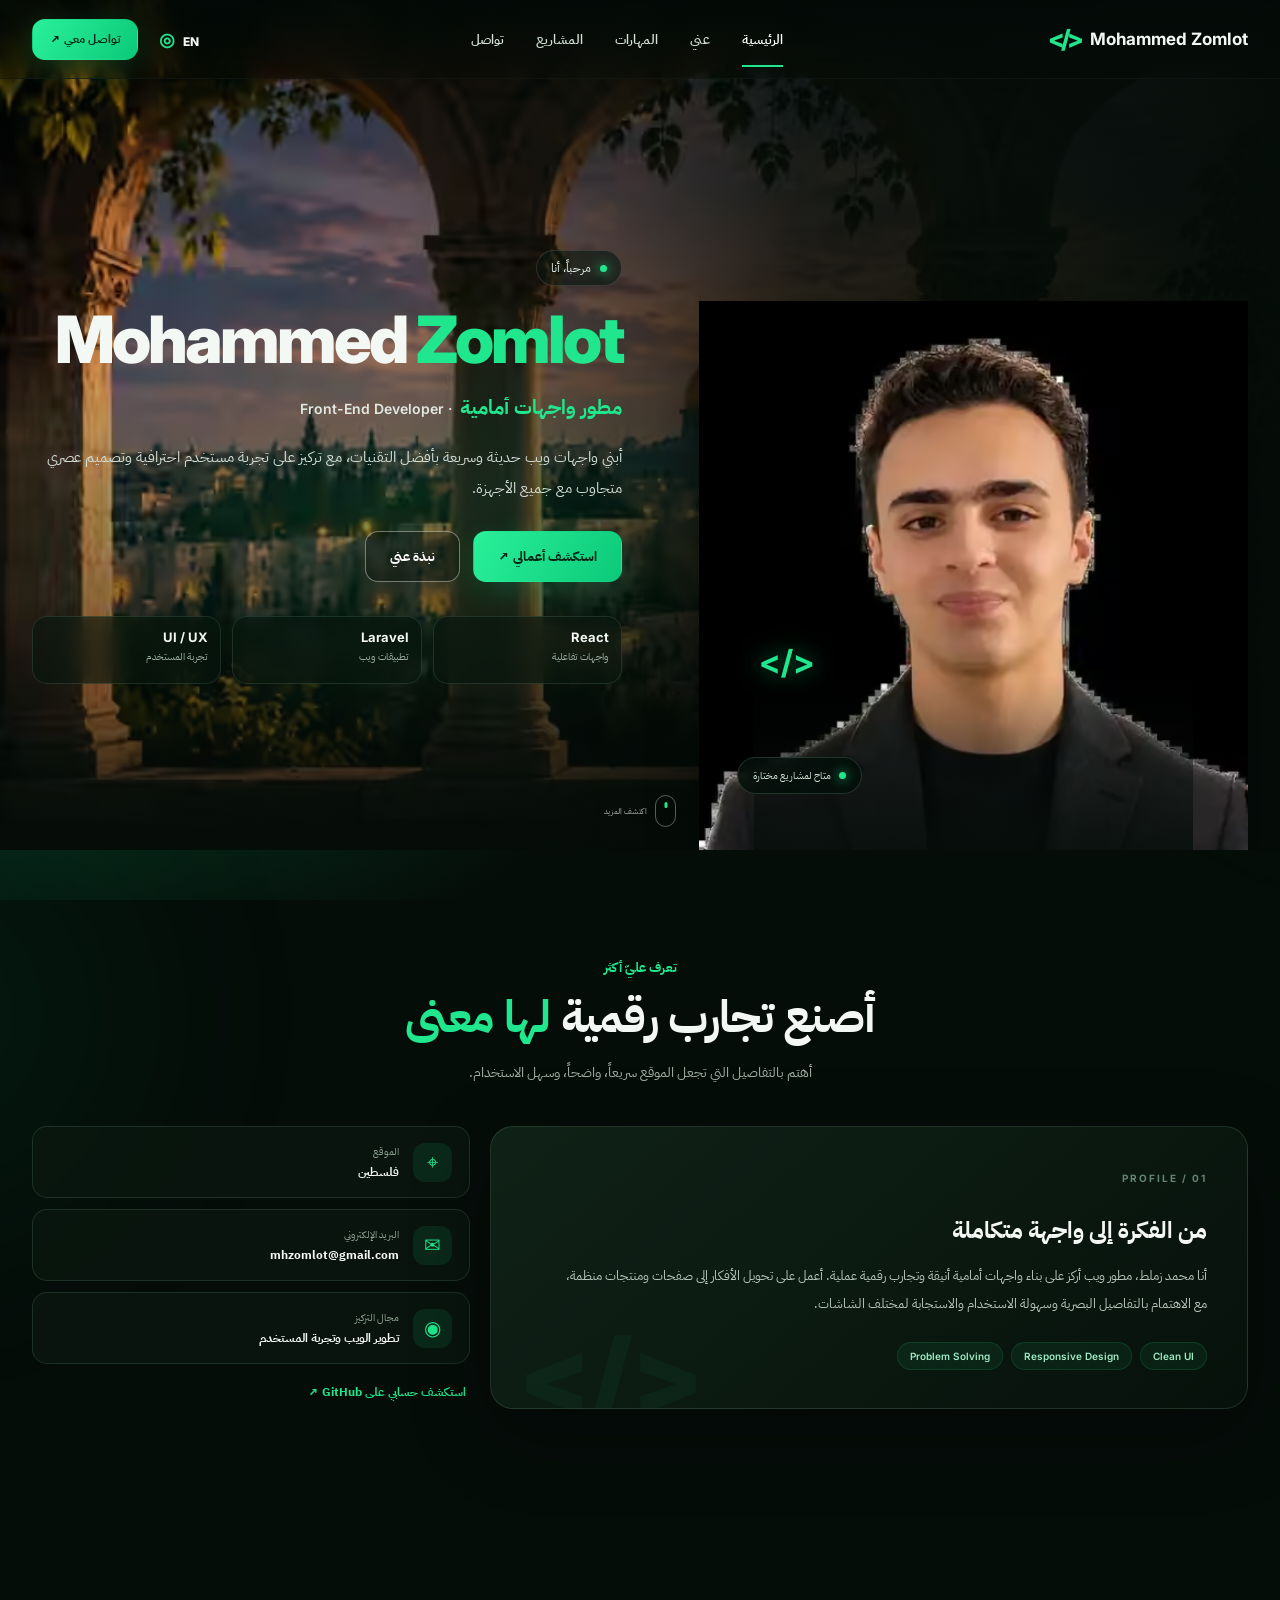
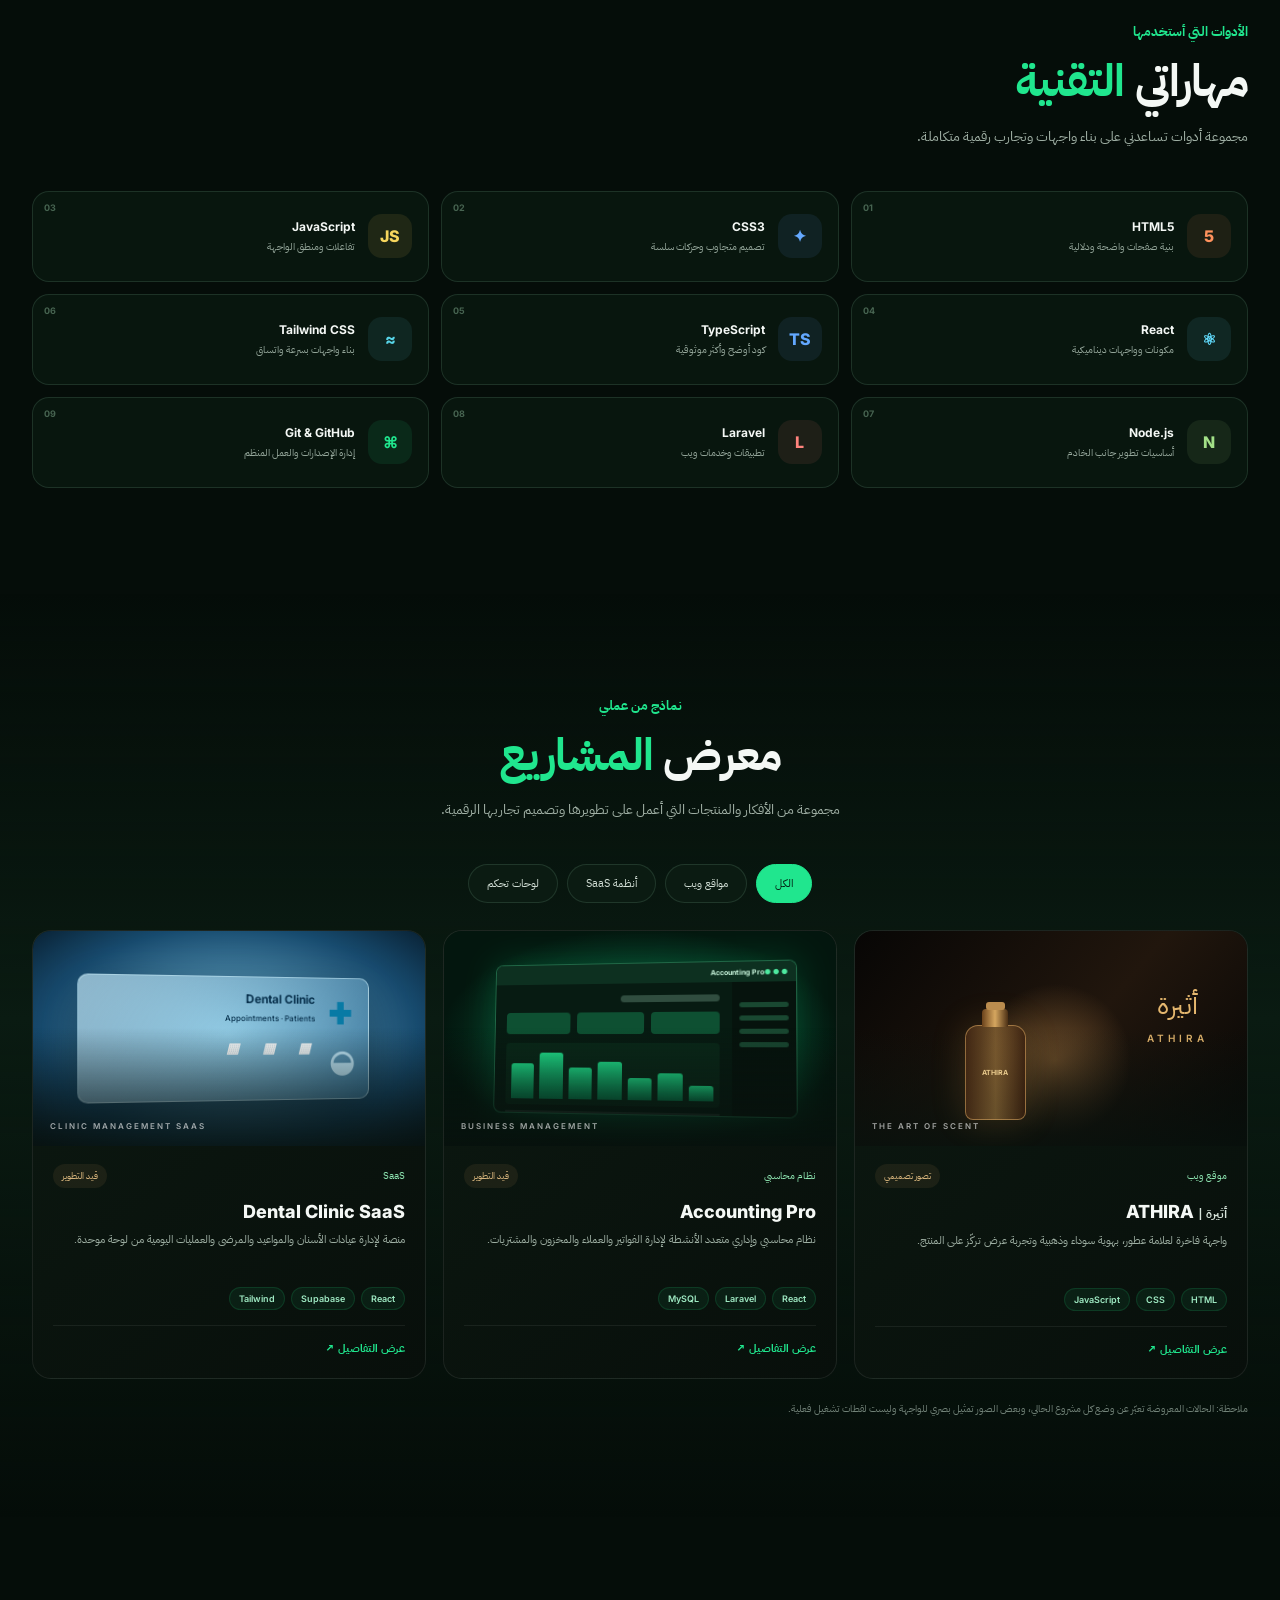
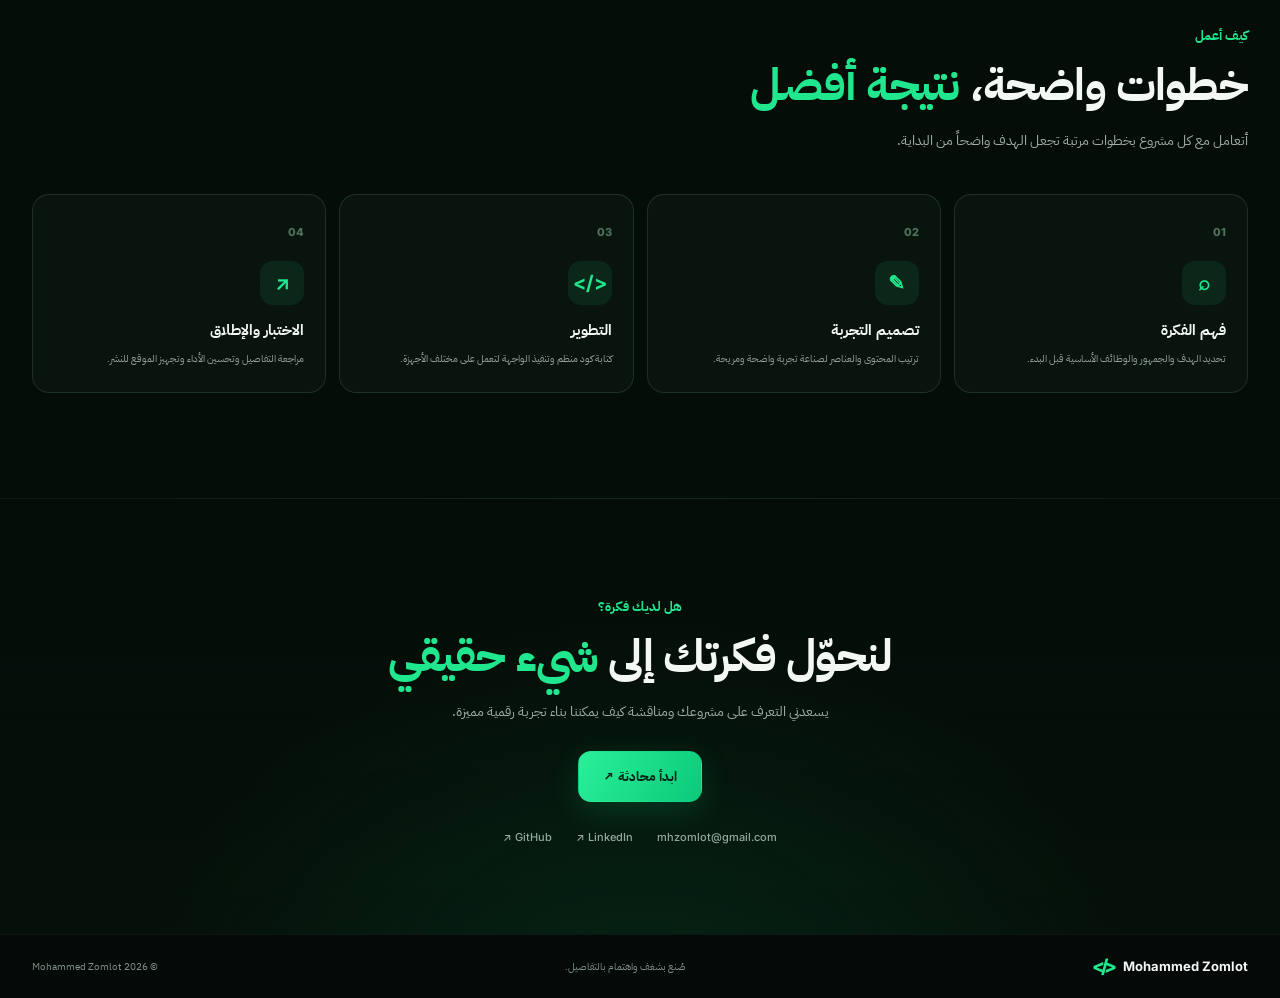
==== portfolio-redesign/index.html @ 5a3b4334 "Add cinematic responsive developer portfolio redesign" ====
<!doctype html>
<html lang="ar" dir="rtl">
<head>
<meta charset="UTF-8"><meta name="viewport" content="width=device-width,initial-scale=1">
<meta name="theme-color" content="#06120d">
<meta name="description" content="المعرض الشخصي لمحمد زملط — مطور واجهات أمامية يبني تجارب ويب عصرية ومتجاوبة.">
<meta property="og:title" content="Mohammed Zomlot | Developer Portfolio">
<meta property="og:description" content="أحوّل الأفكار إلى تجارب رقمية واضحة وسريعة ومتجاوبة.">
<title>Mohammed Zomlot | Developer Portfolio</title>
<link rel="preconnect" href="https://fonts.googleapis.com"><link rel="preconnect" href="https://fonts.gstatic.com" crossorigin>
<link href="https://fonts.googleapis.com/css2?family=Inter:wght@400;500;600;700;800;900&family=IBM+Plex+Sans+Arabic:wght@400;500;600;700&display=swap" rel="stylesheet">
<link rel="icon" href="assets/favicon.svg" type="image/svg+xml"><link rel="stylesheet" href="styles.css">
</head>
<body>
<div class="ambient a1"></div><div class="ambient a2"></div>
<header class="header" id="top"><div class="header-inner">
<a class="brand" href="#top"><b>Mohammed Zomlot</b><span>&lt;/&gt;</span></a>
<nav class="desktop-nav" aria-label="التنقل الرئيسي"><a class="active" href="#home" data-i18n="navHome">الرئيسية</a><a href="#about" data-i18n="navAbout">عني</a><a href="#skills" data-i18n="navSkills">المهارات</a><a href="#projects" data-i18n="navProjects">المشاريع</a><a href="#contact" data-i18n="navContact">تواصل</a></nav>
<div class="header-actions"><button class="lang" id="languageSwitch">EN <span>◎</span></button><a class="btn primary small" href="#contact" data-i18n="contactMe">تواصل معي ↗</a><button class="menu-toggle" id="menuToggle" aria-label="فتح القائمة" aria-expanded="false"><i></i><i></i><i></i></button></div>
</div><nav class="mobile-nav" id="mobileNav"><a href="#home" data-i18n="navHome">الرئيسية</a><a href="#about" data-i18n="navAbout">عني</a><a href="#skills" data-i18n="navSkills">المهارات</a><a href="#projects" data-i18n="navProjects">المشاريع</a><a href="#contact" data-i18n="navContact">تواصل</a></nav></header>
<main>
<section class="hero" id="home"><div class="hero-bg"></div><div class="hero-overlay"></div><div class="shell hero-inner">
<div class="portrait-wrap"><div class="portrait-ring"></div><img src="assets/portrait.avif" alt="صورة محمد زملط" class="portrait"><span class="code-mark">&lt;/&gt;</span><span class="availability"><i></i><span data-i18n="available">متاح لمشاريع مختارة</span></span></div>
<div class="hero-copy"><span class="eyebrow"><i></i><span data-i18n="hello">مرحباً، أنا</span></span><h1>Mohammed <em>Zomlot</em></h1><h2><span data-i18n="role">مطور واجهات أمامية</span><small>· Front-End Developer</small></h2>
<p data-i18n="heroDescription">أبني واجهات ويب حديثة وسريعة بأفضل التقنيات، مع تركيز على تجربة مستخدم احترافية وتصميم عصري متجاوب مع جميع الأجهزة.</p>
<div class="hero-actions"><a href="#projects" class="btn primary" data-i18n="viewProjects">استكشف أعمالي ↗</a><a href="#about" class="btn outline" data-i18n="aboutButton">نبذة عني</a></div>
<div class="facts"><div><b>React</b><span data-i18n="factReact">واجهات تفاعلية</span></div><div><b>Laravel</b><span data-i18n="factLaravel">تطبيقات ويب</span></div><div><b>UI / UX</b><span data-i18n="factUX">تجربة المستخدم</span></div></div></div>
</div><a class="scroll" href="#about"><span></span><small data-i18n="scroll">اكتشف المزيد</small></a></section>
<section class="section shell" id="about"><div class="heading center reveal"><label data-i18n="aboutKicker">تعرف عليّ أكثر</label><h2 data-i18n="aboutTitle">أصنع تجارب رقمية <em>لها معنى</em></h2><p data-i18n="aboutLead">أهتم بالتفاصيل التي تجعل الموقع سريعاً، واضحاً، وسهل الاستخدام.</p></div>
<div class="about-grid"><article class="panel reveal"><span class="overline">01 / PROFILE</span><h3 data-i18n="aboutSub">من الفكرة إلى واجهة متكاملة</h3><p data-i18n="aboutText">أنا محمد زملط، مطور ويب أركز على بناء واجهات أمامية أنيقة وتجارب رقمية عملية. أعمل على تحويل الأفكار إلى صفحات ومنتجات منظمة، مع الاهتمام بالتفاصيل البصرية وسهولة الاستخدام والاستجابة لمختلف الشاشات.</p><div class="tags"><span>Clean UI</span><span>Responsive Design</span><span>Problem Solving</span></div></article>
<aside class="about-side reveal"><div class="info"><i>⌖</i><div><small data-i18n="location">الموقع</small><b data-i18n="palestine">فلسطين</b></div></div><div class="info"><i>✉</i><div><small data-i18n="email">البريد الإلكتروني</small><b>mhzomlot@gmail.com</b></div></div><div class="info"><i>◉</i><div><small data-i18n="focus">مجال التركيز</small><b data-i18n="focusValue">تطوير الويب وتجربة المستخدم</b></div></div><a class="text-link" href="https://github.com/MohammedZomlot2007" target="_blank" rel="noreferrer" data-i18n="github">استكشف حسابي على GitHub ↗</a></aside></div></section>
<section class="section shell" id="skills"><div class="heading reveal"><label data-i18n="skillsKicker">الأدوات التي أستخدمها</label><h2 data-i18n="skillsTitle">مهاراتي <em>التقنية</em></h2><p data-i18n="skillsLead">مجموعة أدوات تساعدني على بناء واجهات وتجارب رقمية متكاملة.</p></div>
<div class="skills-grid">
<article class="skill reveal"><b class="s-html">5</b><div><h3>HTML5</h3><p data-i18n="skillHtml">بنية صفحات واضحة ودلالية</p></div><small>01</small></article>
<article class="skill reveal"><b class="s-css">✦</b><div><h3>CSS3</h3><p data-i18n="skillCss">تصميم متجاوب وحركات سلسة</p></div><small>02</small></article>
<article class="skill reveal"><b class="s-js">JS</b><div><h3>JavaScript</h3><p data-i18n="skillJs">تفاعلات ومنطق الواجهة</p></div><small>03</small></article>
<article class="skill reveal"><b class="s-react">⚛</b><div><h3>React</h3><p data-i18n="skillReact">مكونات وواجهات ديناميكية</p></div><small>04</small></article>
<article class="skill reveal"><b class="s-ts">TS</b><div><h3>TypeScript</h3><p data-i18n="skillTs">كود أوضح وأكثر موثوقية</p></div><small>05</small></article>
<article class="skill reveal"><b class="s-tail">≈</b><div><h3>Tailwind CSS</h3><p data-i18n="skillTailwind">بناء واجهات بسرعة واتساق</p></div><small>06</small></article>
<article class="skill reveal"><b class="s-node">N</b><div><h3>Node.js</h3><p data-i18n="skillNode">أساسيات تطوير جانب الخادم</p></div><small>07</small></article>
<article class="skill reveal"><b class="s-laravel">L</b><div><h3>Laravel</h3><p data-i18n="skillLaravel">تطبيقات وخدمات ويب</p></div><small>08</small></article>
<article class="skill reveal"><b class="s-git">⌘</b><div><h3>Git & GitHub</h3><p data-i18n="skillGit">إدارة الإصدارات والعمل المنظم</p></div><small>09</small></article>
</div></section>
<section class="section projects-section" id="projects"><div class="shell"><div class="heading center reveal"><label data-i18n="projectsKicker">نماذج من عملي</label><h2 data-i18n="projectsTitle">معرض <em>المشاريع</em></h2><p data-i18n="projectsLead">مجموعة من الأفكار والمنتجات التي أعمل على تطويرها وتصميم تجاربها الرقمية.</p></div>
<div class="filters reveal"><button class="filter active" data-filter="all" data-i18n="all">الكل</button><button class="filter" data-filter="web" data-i18n="websites">مواقع ويب</button><button class="filter" data-filter="saas" data-i18n="saas">أنظمة SaaS</button><button class="filter" data-filter="dashboard" data-i18n="dashboards">لوحات تحكم</button></div>
<div class="projects-grid">
<article class="project reveal" data-category="web"><div class="visual athira"><div class="perfume"><span>أثيرة</span><small>ATHIRA</small></div><div class="bottle"><i></i><b>ATHIRA</b></div><span class="visual-label">THE ART OF SCENT</span></div><div class="project-body"><div class="project-meta"><span data-i18n="website">موقع ويب</span><small data-i18n="concept">تصور تصميمي</small></div><h3>ATHIRA <span>| أثيرة</span></h3><p data-i18n="athiraText">واجهة فاخرة لعلامة عطور، بهوية سوداء وذهبية وتجربة عرض تركّز على المنتج.</p><div class="stack"><i>HTML</i><i>CSS</i><i>JavaScript</i></div><button class="details" data-project="athira" data-i18n="details">عرض التفاصيل ↗</button></div></article>
<article class="project reveal" data-category="dashboard"><div class="visual accounting"><div class="dashboard"><div class="dashbar">Accounting Pro <span>● ● ●</span></div><div class="dash-content"><aside><i></i><i></i><i></i><i></i></aside><div class="dash-main"><b></b><div class="stats"><i></i><i></i><i></i></div><div class="chart"><i></i><i></i><i></i><i></i><i></i><i></i><i></i></div><div class="rows"><i></i><i></i><i></i></div></div></div></div><span class="visual-label">BUSINESS MANAGEMENT</span></div><div class="project-body"><div class="project-meta"><span data-i18n="accounting">نظام محاسبي</span><small data-i18n="inProgress">قيد التطوير</small></div><h3>Accounting Pro</h3><p data-i18n="accountingText">نظام محاسبي وإداري متعدد الأنشطة لإدارة الفواتير والعملاء والمخزون والمشتريات.</p><div class="stack"><i>React</i><i>Laravel</i><i>MySQL</i></div><button class="details" data-project="accounting" data-i18n="details">عرض التفاصيل ↗</button></div></article>
<article class="project reveal" data-category="saas"><div class="visual dental"><div class="clinic"><b>✚</b><div>Dental Clinic <span>Appointments · Patients</span><i>▦　▦　▦</i></div><strong>◒</strong></div><span class="visual-label">CLINIC MANAGEMENT SAAS</span></div><div class="project-body"><div class="project-meta"><span>SaaS</span><small data-i18n="inProgress">قيد التطوير</small></div><h3>Dental Clinic SaaS</h3><p data-i18n="dentalText">منصة لإدارة عيادات الأسنان والمواعيد والمرضى والعمليات اليومية من لوحة موحدة.</p><div class="stack"><i>React</i><i>Supabase</i><i>Tailwind</i></div><button class="details" data-project="dental" data-i18n="details">عرض التفاصيل ↗</button></div></article>
</div><p class="projects-note" data-i18n="note">ملاحظة: الحالات المعروضة تعبّر عن وضع كل مشروع الحالي، وبعض الصور تمثيل بصري للواجهة وليست لقطات تشغيل فعلية.</p>
</div></section>
<section class="section shell" id="workflow"><div class="heading reveal"><label data-i18n="processKicker">كيف أعمل</label><h2 data-i18n="processTitle">خطوات واضحة، <em>نتيجة أفضل</em></h2><p data-i18n="processLead">أتعامل مع كل مشروع بخطوات مرتبة تجعل الهدف واضحاً من البداية.</p></div><div class="workflow">
<article class="step reveal"><small>01</small><b>⌕</b><h3 data-i18n="step1">فهم الفكرة</h3><p data-i18n="step1p">تحديد الهدف والجمهور والوظائف الأساسية قبل البدء.</p></article>
<article class="step reveal"><small>02</small><b>✎</b><h3 data-i18n="step2">تصميم التجربة</h3><p data-i18n="step2p">ترتيب المحتوى والعناصر لصناعة تجربة واضحة ومريحة.</p></article>
<article class="step reveal"><small>03</small><b>&lt;/&gt;</b><h3 data-i18n="step3">التطوير</h3><p data-i18n="step3p">كتابة كود منظم وتنفيذ الواجهة لتعمل على مختلف الأجهزة.</p></article>
<article class="step reveal"><small>04</small><b>↗</b><h3 data-i18n="step4">الاختبار والإطلاق</h3><p data-i18n="step4p">مراجعة التفاصيل وتحسين الأداء وتجهيز الموقع للنشر.</p></article>
</div></section>
<section class="contact" id="contact"><div class="shell contact-inner reveal"><label data-i18n="contactKicker">هل لديك فكرة؟</label><h2 data-i18n="contactTitle">لنحوّل فكرتك إلى <em>شيء حقيقي</em></h2><p data-i18n="contactLead">يسعدني التعرف على مشروعك ومناقشة كيف يمكننا بناء تجربة رقمية مميزة.</p><a class="btn primary" href="mailto:mhzomlot@gmail.com?subject=Project%20Inquiry" data-i18n="send">ابدأ محادثة ↗</a><div class="socials"><a href="mailto:mhzomlot@gmail.com">mhzomlot@gmail.com</a><a href="https://www.linkedin.com/in/mohammed-zomlot-02315a435/" target="_blank" rel="noreferrer">LinkedIn ↗</a><a href="https://github.com/MohammedZomlot2007" target="_blank" rel="noreferrer">GitHub ↗</a></div></div></section>
</main>
<footer><div class="shell footer-inner"><a class="brand" href="#top"><b>Mohammed Zomlot</b><span>&lt;/&gt;</span></a><p data-i18n="footer">صُنع بشغف واهتمام بالتفاصيل.</p><small>© <span id="year"></span> Mohammed Zomlot</small></div></footer>
<dialog id="projectDialog"><button class="close" id="dialogClose" aria-label="إغلاق">×</button><label id="dialogLabel">PROJECT OVERVIEW</label><h2 id="dialogTitle"></h2><p id="dialogDescription"></p><div class="dialog-stack" id="dialogStack"></div><a class="btn primary" href="mailto:mhzomlot@gmail.com?subject=Project%20Inquiry" data-i18n="discuss">ناقش المشروع معي ↗</a></dialog><div class="backdrop" id="dialogBackdrop"></div>
<script src="script.js"></script></body></html>
---- portfolio-redesign/styles.css ----
:root{--bg:#050d09;--panel:#0b1b12;--line:rgba(183,255,211,.12);--text:#f4f8f5;--muted:#a0b0a5;--green:#20e68e;--gold:#d6a35b;--ar:"IBM Plex Sans Arabic",sans-serif;--en:"Inter",sans-serif}*{box-sizing:border-box}html{scroll-behavior:smooth;scroll-padding-top:85px}body{margin:0;background:var(--bg);color:var(--text);font-family:var(--ar),var(--en);overflow-x:hidden}body:before{content:"";position:fixed;inset:0;z-index:-3;background:radial-gradient(ellipse at 90% 10%,#0b4329 0,transparent 35%),radial-gradient(ellipse at 8% 75%,#073a24 0,transparent 32%),#050d09;pointer-events:none}.shell{width:min(1220px,calc(100% - 64px));margin-inline:auto}a{color:inherit;text-decoration:none}button{font:inherit;color:inherit;cursor:pointer}.ambient{position:fixed;width:430px;height:430px;border-radius:50%;filter:blur(110px);opacity:.09;pointer-events:none;z-index:-1}.a1{background:#0ad77a;top:35%;right:-330px}.a2{background:#0b8b57;bottom:-330px;left:-300px}.header{position:absolute;z-index:20;inset:0 0 auto;background:linear-gradient(#030a07c9,#030a071a);backdrop-filter:blur(12px);border-bottom:1px solid #ffffff0b}.header-inner{height:78px;width:min(1320px,calc(100% - 64px));margin:auto;display:flex;align-items:center;justify-content:space-between;gap:24px}.brand{display:flex;align-items:center;gap:10px;font:800 17px var(--en);white-space:nowrap}.brand span{color:var(--green);font-size:25px;letter-spacing:-4px}.desktop-nav{display:flex;gap:32px}.desktop-nav a{font-size:13px;font-weight:600;color:#d4e0d7;position:relative}.desktop-nav a:after{content:"";position:absolute;right:0;left:0;bottom:-18px;height:2px;background:var(--green);transform:scaleX(0);transition:.25s}.desktop-nav a:hover,.desktop-nav a.active{color:white}.desktop-nav a:hover:after,.desktop-nav a.active:after{transform:scaleX(1)}.header-actions{display:flex;align-items:center;gap:15px}.lang{border:0;background:none;font:800 12px var(--en)}.lang span{color:var(--green);font-size:18px;margin-inline-start:5px}.btn{display:inline-flex;align-items:center;justify-content:center;gap:12px;padding:0 24px;min-height:51px;border-radius:13px;font-size:13px;font-weight:700;transition:.25s;border:1px solid transparent}.btn:hover{transform:translateY(-3px)}.primary{background:linear-gradient(120deg,#2af09a,#0bc979);color:#032515;box-shadow:0 9px 30px #10dd8429}.outline{border-color:#ffffff66;background:#05100955;color:white}.small{min-height:41px;padding:0 17px;font-size:12px}.menu-toggle,.mobile-nav{display:none}.hero{position:relative;min-height:min(850px,100svh);height:min(850px,100svh);padding-top:78px;display:flex;align-items:center;isolation:isolate;overflow:hidden}.hero-bg{position:absolute;inset:0;z-index:-3;background:url("assets/jerusalem-sunset.avif") center 48%/cover no-repeat;transform:scale(1.02)}.hero-bg:after{content:"";position:absolute;inset:0;background:linear-gradient(90deg,#030b0726 0%,#030b074d 32%,#030b07d9 62%,#050d09 100%),linear-gradient(0deg,#050d09 0%,#050d0966 20%,transparent 55%,#030a0740 100%)}.hero-overlay{position:absolute;inset:0;z-index:-2;background:radial-gradient(ellipse at 30% 60%,#08db7e20,transparent 35%)}.hero-inner{height:100%;display:grid;grid-template-columns:minmax(340px,.93fr) minmax(430px,1.07fr);align-items:center;gap:35px;padding-top:20px}.portrait-wrap{height:min(700px,calc(100svh - 95px));min-height:500px;align-self:end;position:relative;display:flex;align-items:flex-end;justify-content:center}.portrait-wrap:before{content:"";position:absolute;bottom:0;left:8%;width:80%;height:72%;border-radius:50% 50% 0 0;background:radial-gradient(ellipse,#10e98938,#04271819 48%,transparent 73%);filter:blur(15px)}.portrait-ring{position:absolute;left:8%;bottom:13%;width:78%;height:64%;border:2px solid #17eb8ed9;border-right-color:transparent;border-top-color:transparent;border-radius:50%;transform:rotate(16deg);filter:drop-shadow(0 0 9px #10e68c59)}.portrait{position:relative;width:100%;height:100%;object-fit:contain;object-position:center bottom;filter:drop-shadow(0 18px 25px #0006)}.portrait-wrap:after{content:"";position:absolute;inset:auto 10% 0;height:25%;background:linear-gradient(0deg,#050d09c9,transparent);pointer-events:none}.code-mark{position:absolute;left:11%;bottom:24%;font:700 33px var(--en);color:var(--green);text-shadow:0 0 25px #20e68eaa}.availability{position:absolute;left:7%;bottom:8%;z-index:2;display:flex;align-items:center;gap:8px;padding:10px 15px;border:1px solid #adffcf29;border-radius:40px;background:#030f09c9;font-size:10px;color:#d6e7dc;backdrop-filter:blur(10px)}.availability i,.eyebrow i{width:7px;height:7px;border-radius:50%;background:var(--green);box-shadow:0 0 12px var(--green)}.hero-copy{max-width:625px;justify-self:end;text-align:right;padding:28px 0 42px}.eyebrow{display:inline-flex;align-items:center;gap:9px;padding:8px 14px;border:1px solid #ffffff20;background:#08170f99;border-radius:40px;font-size:12px;color:#e4eee7;margin-bottom:18px}.hero h1{font:850 clamp(46px,5.1vw,72px)/1.1 var(--en);direction:ltr;text-align:right;letter-spacing:-3px;white-space:nowrap;margin:0 0 16px}.hero h1 em,.heading h2 em,.contact h2 em{font-style:normal;color:var(--green)}.hero h2{font-size:20px;color:#f1f7f3;margin:0 0 20px}.hero h2>span{color:var(--green)}.hero h2 small{font:600 14px var(--en);color:#e0e9e2;margin-inline-start:8px}.hero-copy>p{max-width:590px;margin:0 0 27px;color:#d4ded7;font-size:15px;line-height:2.05}.hero-actions{display:flex;gap:13px;flex-wrap:wrap}.facts{display:grid;grid-template-columns:repeat(3,1fr);gap:11px;margin-top:34px}.facts div{min-height:68px;padding:12px;border:1px solid var(--line);border-radius:15px;background:#07170e99;backdrop-filter:blur(12px)}.facts b{display:block;font:700 13px var(--en)}.facts span{display:block;margin-top:4px;color:#9fb2a5;font-size:10px}.scroll{position:absolute;bottom:23px;right:50%;transform:translateX(50%);display:flex;align-items:center;gap:8px;color:#a7b6ab;font-size:10px}.scroll span{width:21px;height:32px;border:1px solid #ffffff55;border-radius:15px;position:relative}.scroll span:after{content:"";position:absolute;top:6px;left:50%;width:3px;height:6px;background:var(--green);border-radius:4px;transform:translateX(-50%);animation:down 1.4s infinite}@keyframes down{to{transform:translate(-50%,10px);opacity:0}}.section{padding-block:105px}.heading{max-width:640px;margin-bottom:40px}.heading.center{text-align:center;margin-inline:auto}.heading label,.contact label,#dialogLabel{display:inline-block;color:var(--green);font-size:13px;font-weight:700;margin-bottom:10px}.heading h2,.contact h2{font-size:clamp(30px,4vw,45px);line-height:1.35;margin:0 0 12px;letter-spacing:-.8px}.heading p,.contact p{font-size:14px;color:var(--muted);line-height:1.9;margin:0}.about-grid{display:grid;grid-template-columns:1.35fr .78fr;gap:20px}.panel{position:relative;overflow:hidden;padding:38px 40px;border:1px solid var(--line);border-radius:23px;background:linear-gradient(140deg,#12271bcc,#08140db3);box-shadow:0 24px 80px #0005}.panel:after{content:"</>";position:absolute;left:28px;bottom:-32px;font:900 105px var(--en);color:#26e78e0d}.overline{font:700 10px var(--en);letter-spacing:2px;color:#648474}.panel h3{font-size:23px;margin:24px 0 14px}.panel p{max-width:650px;font-size:13px;color:#b8c7bd;line-height:2.15;margin:0 0 24px}.tags,.stack,.dialog-stack{display:flex;flex-wrap:wrap;gap:8px}.tags span,.stack i,.dialog-stack span{font:600 10px var(--en);font-style:normal;color:#9feac3;background:#1de18512;border:1px solid #1de18523;border-radius:50px;padding:7px 12px}.about-side{display:flex;flex-direction:column;gap:11px}.info{display:flex;align-items:center;gap:14px;padding:15px 17px;border:1px solid var(--line);border-radius:15px;background:#0a1911b3;flex:1}.info>i{width:39px;height:39px;display:grid;place-items:center;border-radius:12px;background:#20e68e19;color:var(--green);font-style:normal;font-size:20px}.info small{display:block;color:#8fa394;font-size:10px;margin-bottom:4px}.info b{display:block;font-size:12px;direction:ltr;text-align:right;overflow-wrap:anywhere}.text-link{display:flex;justify-content:space-between;align-items:center;color:var(--green);padding:8px 4px;font-size:12px;font-weight:700}.skills-grid{display:grid;grid-template-columns:repeat(3,1fr);gap:12px}.skill{position:relative;display:flex;align-items:center;gap:13px;padding:19px 16px;min-height:91px;border:1px solid var(--line);border-radius:17px;background:#0a1911c2;transition:.25s}.skill:hover{transform:translateY(-4px);border-color:#20e68e55}.skill>b{width:44px;height:44px;flex:0 0 44px;border-radius:14px;display:grid;place-items:center;font:800 16px var(--en);background:#20e68e18;color:#20e68e}.skill .s-html{color:#ff925d;background:#ff925d17}.skill .s-css{color:#65a9ff;background:#65a9ff17}.skill .s-js{color:#f6d65d;background:#f6d65d18}.skill .s-react{color:#61dafb;background:#61dafb17}.skill .s-ts{color:#63a8ff;background:#63a8ff17}.skill .s-tail{color:#58d5e8;background:#58d5e817}.skill .s-node{color:#a2df87;background:#a2df8717}.skill .s-laravel{color:#ff837d;background:#ff837d17}.skill h3{font:700 12px var(--en);margin:0 0 5px}.skill p{font-size:10px;color:#94a69a;margin:0}.skill>small{position:absolute;top:10px;left:11px;font:700 9px var(--en);color:#476451}.projects-section{background:linear-gradient(180deg,#06100b00,#0a1b12 46%,#06100b00);padding-block:100px}.filters{display:flex;justify-content:center;flex-wrap:wrap;gap:9px;margin:0 0 27px}.filter{padding:10px 18px;border:1px solid var(--line);border-radius:40px;background:#0b1b12;color:#d4e0d7;font-size:11px}.filter.active,.filter:hover{background:var(--green);border-color:var(--green);color:#032515}.projects-grid{display:grid;grid-template-columns:repeat(3,1fr);gap:17px}.project{overflow:hidden;border:1px solid #ffffff15;border-radius:19px;background:linear-gradient(145deg,#0c1911,#080f0b);transition:transform .28s,border-color .28s,opacity .25s}.project:hover{transform:translateY(-6px);border-color:#20e68e55}.project.is-hidden{display:none}.visual{height:215px;position:relative;overflow:hidden;display:grid;place-items:center}.visual:after{content:"";position:absolute;inset:0;pointer-events:none;background:linear-gradient(0deg,#08110dd9,transparent 55%)}.visual-label{position:absolute;z-index:2;bottom:15px;left:17px;font:600 8px var(--en);letter-spacing:2px;color:#ffffff9c}.athira{background:radial-gradient(circle at 51% 60%,#9f713d99,transparent 32%),linear-gradient(130deg,#070605,#21160d 55%,#060605)}.perfume{position:absolute;right:10%;top:25%;text-align:center;color:#e5b76e}.perfume span{font-size:27px;display:block}.perfume small{font:600 10px var(--en);letter-spacing:4px}.bottle{position:absolute;left:28%;bottom:26px;width:61px;height:95px;border:1px solid #d3a15d99;border-radius:13px 13px 8px 8px;background:linear-gradient(90deg,#513017bb,#d09a4f77,#3c210fbb);box-shadow:0 0 35px #d99a4533;z-index:1;display:grid;place-items:center}.bottle:before{content:"";position:absolute;top:-17px;width:26px;height:18px;background:linear-gradient(90deg,#6a421b,#d5a65f,#4c3015);border-radius:4px 4px 1px 1px}.bottle i{position:absolute;top:-24px;width:19px;height:8px;background:#ba8c4e;border-radius:3px}.bottle b{font:700 7px var(--en);color:#e8c98c}.accounting{background:radial-gradient(ellipse at 50% 50%,#0a6844,#03160e 72%)}.dashboard{width:78%;height:71%;border:1px solid #51ffae55;border-radius:8px;overflow:hidden;background:#071b12;box-shadow:0 0 35px #09db7933;transform:perspective(600px) rotateY(-9deg) rotateX(3deg)}.dashbar{height:20px;background:#0d3020;color:#c7f4db;font:700 7px var(--en);padding:6px 8px}.dashbar span{float:right;color:#4eeaa0}.dash-content{display:flex;height:calc(100% - 20px)}.dash-content aside{width:20%;background:#06130d;padding:12px 7px}.dash-content aside i{display:block;height:5px;margin:8px 0;background:#194831;border-radius:4px}.dash-main{padding:12px;width:80%}.dash-main>b{display:block;width:45%;height:7px;background:#a2d7bc44;border-radius:4px}.stats{display:flex;gap:7px;margin-top:10px}.stats i{height:22px;flex:1;border-radius:4px;background:#0e5032}.chart{height:63px;margin-top:9px;padding:6px;display:flex;align-items:end;gap:6px;background:#0a2819;border-radius:4px}.chart i{flex:1;background:linear-gradient(#20e68e,#08794b);border-radius:3px 3px 0 0}.chart i:nth-child(1){height:30%}.chart i:nth-child(2){height:52%}.chart i:nth-child(3){height:44%}.chart i:nth-child(4){height:75%}.chart i:nth-child(5){height:62%}.chart i:nth-child(6){height:92%}.chart i:nth-child(7){height:70%}.rows i{display:block;width:100%;height:4px;background:#ffffff19;margin-top:6px}.dental{background:radial-gradient(ellipse at 50% 48%,#7fc8e5,#174b6f 68%,#071c2c)}.clinic{position:relative;width:75%;height:125px;border:1px solid #d4f5ff88;border-radius:10px;background:linear-gradient(120deg,#c6e8f6aa,#5c9dc277);box-shadow:0 14px 50px #001b2b88;color:#07304c;padding:14px 18px;display:flex;align-items:start;gap:14px;transform:perspective(500px) rotateY(8deg)}.clinic>b{font-size:30px;color:#087aa5}.clinic div{font:700 12px var(--en)}.clinic span{display:block;font:500 8px var(--en);margin-top:7px}.clinic i{display:block;margin-top:16px;color:#ffffff;font-size:14px;letter-spacing:5px}.clinic strong{position:absolute;right:15px;bottom:14px;font-size:31px;color:#c0e8fa}.project-body{padding:18px 20px}.project-meta{display:flex;justify-content:space-between;align-items:center;color:#8fe7b3;font-size:10px}.project-meta small{font-size:9px;color:#d5b37b;background:#d6a35b16;border-radius:20px;padding:5px 9px}.project h3{font:800 18px var(--en);margin:13px 0 8px;direction:ltr;text-align:right}.project h3 span{font:600 13px var(--ar);color:#d7e4db}.project p{font-size:11px;line-height:1.9;color:#9eafa3;min-height:43px;margin:0 0 14px}.stack{gap:6px}.stack i{padding:5px 9px;font-size:9px}.details{width:100%;border:0;border-top:1px solid #ffffff11;background:none;color:var(--green);text-align:right;padding:14px 0 0;margin-top:15px;font-size:11px;font-weight:700}.projects-note{font-size:10px;color:#718278;line-height:1.8;margin:21px 0 0}.workflow{display:grid;grid-template-columns:repeat(4,1fr);gap:13px}.step{position:relative;padding:24px 21px;border:1px solid var(--line);border-radius:17px;background:#0a1911b3;overflow:hidden}.step>small{font:800 11px var(--en);color:#4f725d}.step>b{width:44px;height:44px;margin:18px 0 14px;border-radius:13px;display:grid;place-items:center;background:#20e68e17;color:var(--green);font:700 20px var(--en)}.step h3{font-size:15px;margin:0 0 8px}.step p{font-size:10px;line-height:1.9;color:#93a397;margin:0}.step:after{content:"";position:absolute;inset:auto 0 0;height:2px;background:linear-gradient(90deg,transparent,var(--green),transparent);opacity:0;transition:.25s}.step:hover:after{opacity:1}.contact{position:relative;overflow:hidden;padding:95px 0 90px;text-align:center;border-top:1px solid #ffffff0c;background:radial-gradient(ellipse at 50% 120%,#0b754233,transparent 55%),linear-gradient(#040d08aa,#05110af2)}.contact-inner{position:relative;z-index:1}.contact h2{max-width:760px;margin:0 auto 12px}.contact p{max-width:560px;margin:0 auto 25px}.socials{display:flex;justify-content:center;flex-wrap:wrap;gap:24px;margin-top:28px;color:#94aa9b;font:500 11px var(--en)}.socials a:hover{color:var(--green)}footer{padding:20px 0;border-top:1px solid #ffffff0c;background:#040a07}.footer-inner{display:flex;align-items:center;justify-content:space-between;gap:18px}.footer-inner .brand{font-size:13px}.footer-inner .brand span{font-size:19px}.footer-inner p,.footer-inner small{font-size:10px;color:#829187;margin:0}dialog{position:fixed;z-index:52;top:50%;left:50%;transform:translate(-50%,-48%) scale(.97);width:min(510px,calc(100% - 32px));max-height:80vh;overflow:auto;padding:35px;border:1px solid #20e68e44;border-radius:22px;background:linear-gradient(145deg,#102319,#07120c);color:var(--text);box-shadow:0 35px 110px #0009;opacity:0;visibility:hidden;transition:.25s}dialog[open]{opacity:1;visibility:visible;transform:translate(-50%,-50%) scale(1)}dialog::backdrop{background:transparent}dialog .close{position:absolute;top:13px;left:14px;width:32px;height:32px;border:0;border-radius:50%;background:#ffffff12;font-size:22px}dialog h2{font:800 25px var(--en);direction:ltr;text-align:right;margin:9px 0}dialog p{font-size:13px;color:#b3c4b8;line-height:2}.dialog-stack{margin:20px 0 25px}.backdrop{position:fixed;inset:0;z-index:50;background:#000b;backdrop-filter:blur(6px);opacity:0;visibility:hidden;transition:.2s}.backdrop.show{opacity:1;visibility:visible}.reveal{opacity:0;transform:translateY(20px);transition:opacity .7s,transform .7s}.reveal.visible{opacity:1;transform:none}html[dir=ltr] body{font-family:var(--en),var(--ar)}html[dir=ltr] .hero-copy,html[dir=ltr] .heading{text-align:left}html[dir=ltr] .hero-copy{justify-self:start}html[dir=ltr] .hero h1,html[dir=ltr] .project h3,html[dir=ltr] dialog h2{direction:ltr;text-align:left}html[dir=ltr] .hero-inner{direction:ltr}html[dir=ltr] .hero-bg:after{background:linear-gradient(270deg,#030b0726 0%,#030b074d 32%,#030b07d9 62%,#050d09 100%),linear-gradient(0deg,#050d09 0%,#050d0966 20%,transparent 55%,#030a0740 100%)}html[dir=ltr] .portrait-ring{left:auto;right:8%}html[dir=ltr] .code-mark{left:auto;right:11%}html[dir=ltr] .availability{left:auto;right:7%}html[dir=ltr] .info b{text-align:left}html[dir=ltr] .details{text-align:left}html[dir=ltr] .footer-inner{direction:ltr}@media(max-width:1050px){.desktop-nav{gap:19px}.hero-inner{grid-template-columns:minmax(300px,.85fr) minmax(390px,1.15fr);gap:18px}.hero h1{font-size:clamp(42px,5vw,60px)}.projects-grid{gap:12px}.project-body{padding:15px}.visual{height:185px}}@media(max-width:800px){.shell{width:min(100% - 38px,650px)}.header-inner{height:70px;width:calc(100% - 38px)}.desktop-nav,.header-actions>.primary{display:none}.menu-toggle{width:42px;height:42px;border:1px solid #ffffff22;background:#08140da6;border-radius:12px;display:flex;flex-direction:column;align-items:center;justify-content:center;gap:5px}.menu-toggle i{width:17px;height:2px;background:var(--green);border-radius:5px;transition:.2s}.menu-toggle.open i:first-child{transform:translateY(7px) rotate(45deg)}.menu-toggle.open i:nth-child(2){opacity:0}.menu-toggle.open i:last-child{transform:translateY(-7px) rotate(-45deg)}.mobile-nav{position:absolute;top:70px;left:19px;right:19px;padding:12px;border:1px solid var(--line);border-radius:16px;background:#05110af7;backdrop-filter:blur(18px);display:flex;flex-direction:column;gap:3px;opacity:0;visibility:hidden;transform:translateY(-7px);transition:.2s}.mobile-nav.open{opacity:1;visibility:visible;transform:none}.mobile-nav a{padding:12px 14px;border-radius:10px;font-size:13px}.mobile-nav a:hover{background:#1fe28918;color:var(--green)}.hero{height:auto;min-height:0;padding:90px 0 75px}.hero-bg:after{background:linear-gradient(180deg,#030a0740,#030b07cc 60%,#050d09 100%),linear-gradient(90deg,#030a0759,transparent)}.hero-inner{display:flex;flex-direction:column-reverse;gap:0;padding-top:15px}.hero-copy{width:100%;max-width:620px;padding:32px 0 0;text-align:center}.hero h1{text-align:center;font-size:clamp(43px,9vw,64px)}.hero-copy>p{margin-inline:auto}.hero-actions{justify-content:center}.facts{max-width:520px;margin:27px auto 0}.facts div{text-align:center}.portrait-wrap{width:min(100%,460px);height:410px;min-height:0;align-self:center;margin-top:15px}.portrait-ring{width:75%;height:70%;bottom:7%;left:12%}.availability{left:10%;bottom:5%}.code-mark{left:12%;bottom:20%;font-size:26px}.section,.projects-section{padding-block:76px}.about-grid{grid-template-columns:1fr}.about-side{display:grid;grid-template-columns:1fr 1fr}.about-side .text-link{grid-column:1/-1}.skills-grid{grid-template-columns:repeat(2,1fr)}.projects-grid{grid-template-columns:1fr;max-width:540px;margin:auto}.visual{height:245px}.project-body{padding:19px 21px}.project p{min-height:0}.workflow{grid-template-columns:repeat(2,1fr)}.contact{padding:80px 0}.footer-inner{flex-wrap:wrap}.footer-inner p{order:3;width:100%;text-align:center}}@media(max-width:480px){.shell{width:calc(100% - 30px)}.header-inner{width:calc(100% - 30px)}.brand{font-size:15px}.brand span{font-size:22px}.hero h1{font-size:42px;letter-spacing:-2px}.hero h2{font-size:16px}.hero h2 small{font-size:11px}.hero-copy>p{font-size:13px}.btn{min-height:47px;padding:0 18px;font-size:12px}.facts{gap:6px}.facts div{padding:9px 6px}.facts b{font-size:11px}.facts span{font-size:8px}.portrait-wrap{height:335px;width:calc(100% + 25px)}.section,.projects-section{padding-block:64px}.heading h2,.contact h2{font-size:29px}.heading p,.contact p{font-size:12px}.panel{padding:26px 23px}.panel h3{font-size:19px}.panel p{font-size:12px}.about-side{grid-template-columns:1fr}.info{padding:13px}.skills-grid{gap:8px}.skill{padding:13px 10px;gap:9px;min-height:88px}.skill>b{width:37px;height:37px;flex-basis:37px;font-size:13px}.skill h3{font-size:10px}.skill p{font-size:8px}.skill>small{top:7px;left:8px}.filters{gap:6px}.filter{padding:9px 12px;font-size:10px}.visual{height:205px}.workflow{gap:8px}.step{padding:17px 13px}.step>b{margin:14px 0 11px}.step h3{font-size:12px}.step p{font-size:9px}.socials{gap:14px;font-size:10px}.footer-inner{justify-content:center;text-align:center}.footer-inner>small{width:100%}dialog{padding:29px 22px}}@media(prefers-reduced-motion:reduce){*,*:before,*:after{scroll-behavior:auto!important;animation-duration:.01ms!important;animation-iteration-count:1!important;transition-duration:.01ms!important}.reveal{opacity:1;transform:none}}
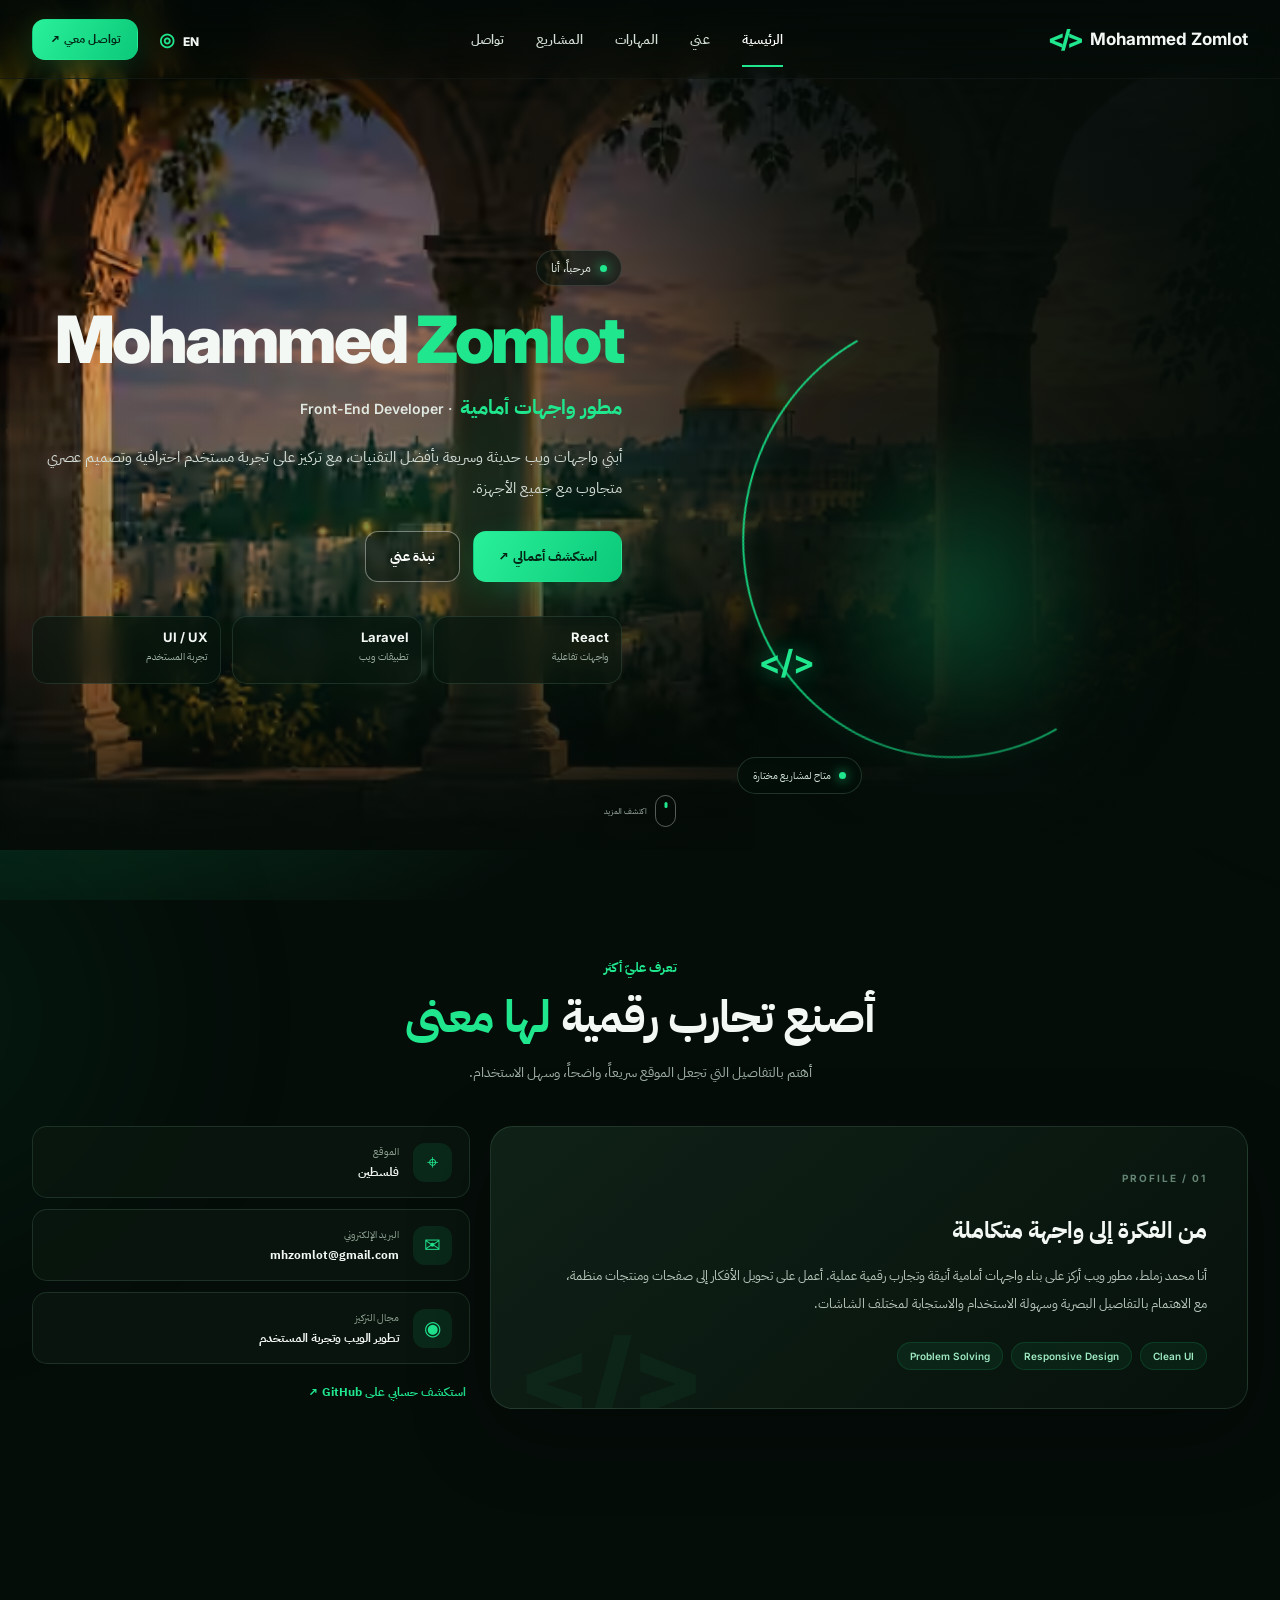
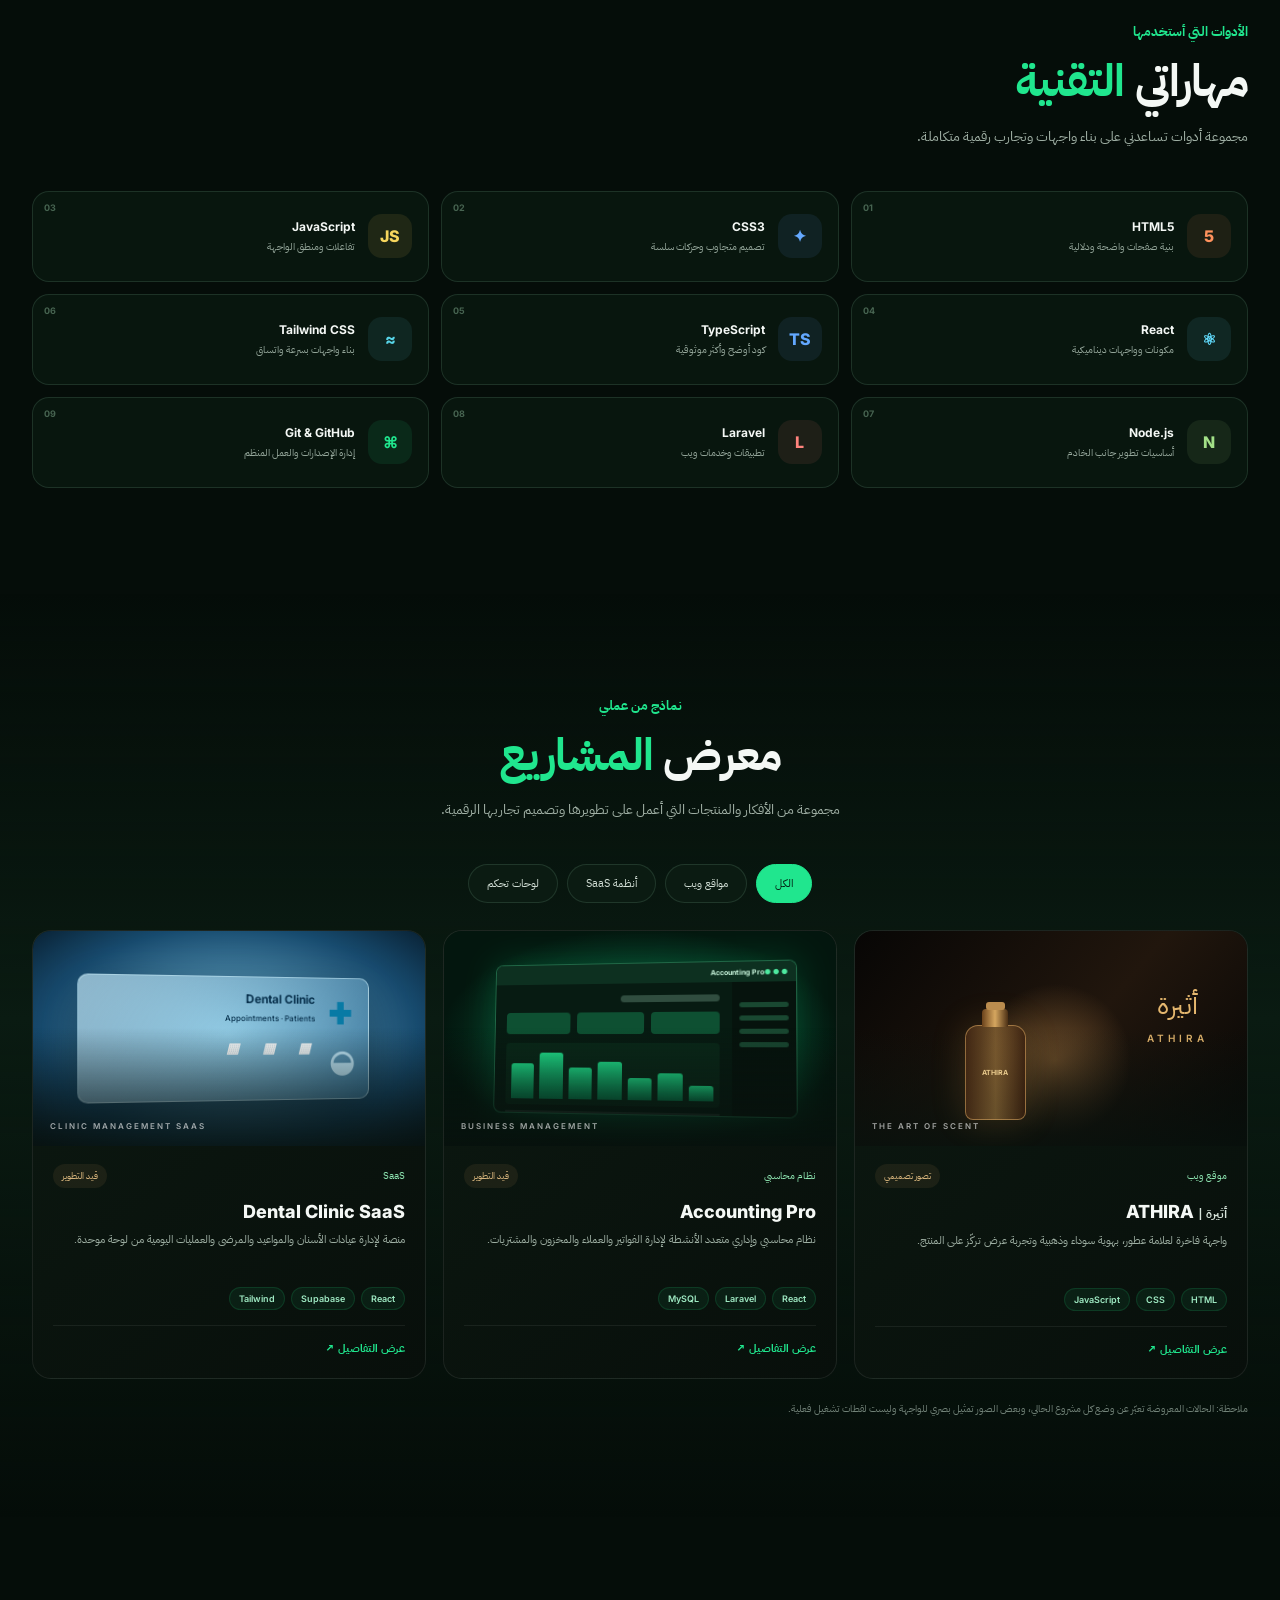
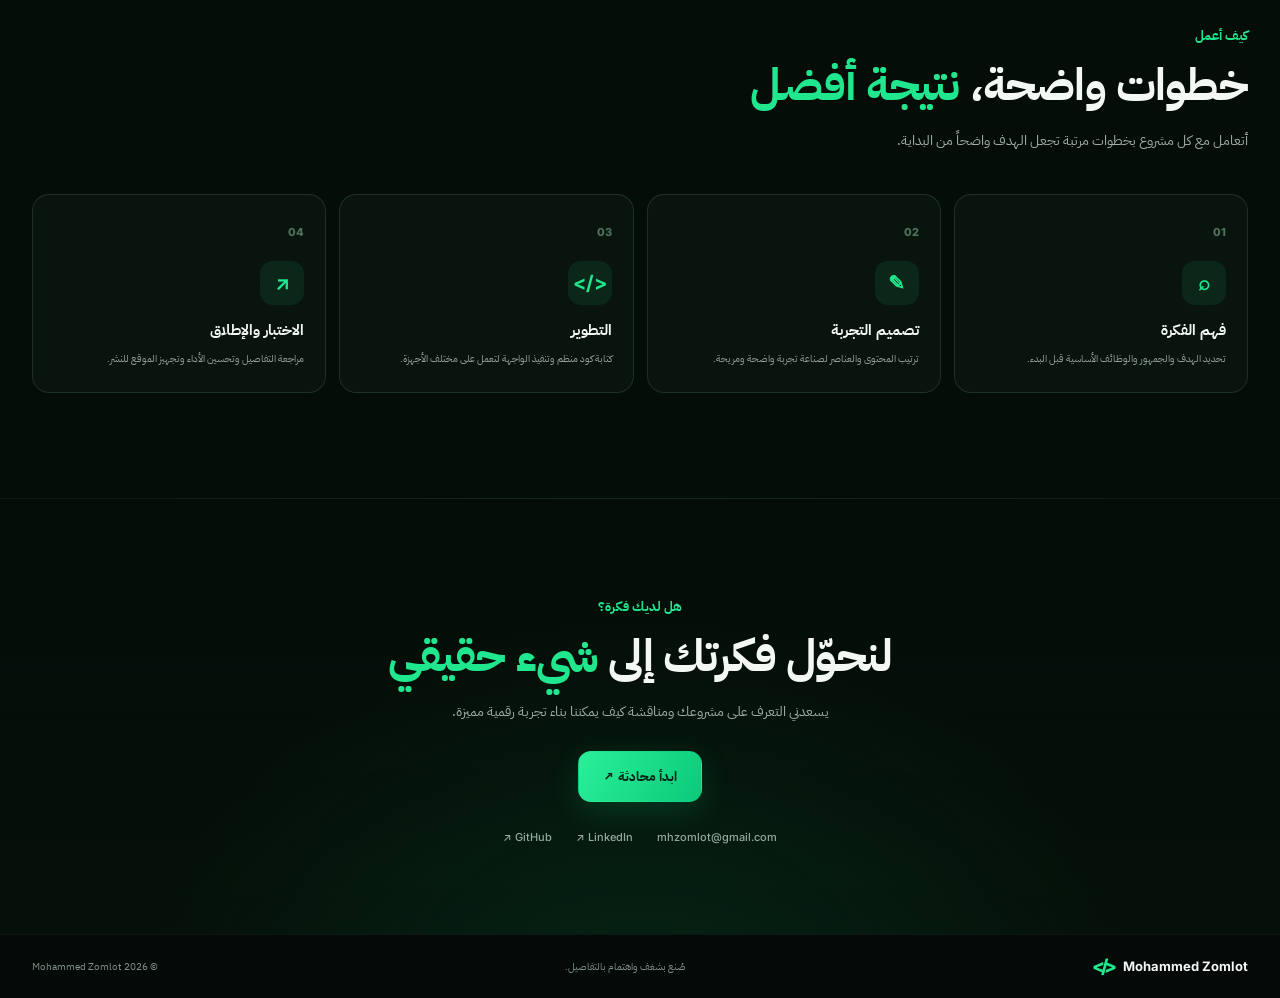
==== commit f20210a0: "Fix portfolio portrait transparency and update image source" ====
--- a/portfolio-redesign/index.html
+++ b/portfolio-redesign/index.html
@@ -20,7 +20,7 @@
 </div><nav class="mobile-nav" id="mobileNav"><a href="#home" data-i18n="navHome">الرئيسية</a><a href="#about" data-i18n="navAbout">عني</a><a href="#skills" data-i18n="navSkills">المهارات</a><a href="#projects" data-i18n="navProjects">المشاريع</a><a href="#contact" data-i18n="navContact">تواصل</a></nav></header>
 <main>
 <section class="hero" id="home"><div class="hero-bg"></div><div class="hero-overlay"></div><div class="shell hero-inner">
-<div class="portrait-wrap"><div class="portrait-ring"></div><img src="assets/portrait.avif" alt="صورة محمد زملط" class="portrait"><span class="code-mark">&lt;/&gt;</span><span class="availability"><i></i><span data-i18n="available">متاح لمشاريع مختارة</span></span></div>
+<div class="portrait-wrap"><div class="portrait-ring"></div><img src="assets/portrait-transparent.webp" alt="صورة محمد زملط" class="portrait"><span class="code-mark">&lt;/&gt;</span><span class="availability"><i></i><span data-i18n="available">متاح لمشاريع مختارة</span></span></div>
 <div class="hero-copy"><span class="eyebrow"><i></i><span data-i18n="hello">مرحباً، أنا</span></span><h1>Mohammed <em>Zomlot</em></h1><h2><span data-i18n="role">مطور واجهات أمامية</span><small>· Front-End Developer</small></h2>
 <p data-i18n="heroDescription">أبني واجهات ويب حديثة وسريعة بأفضل التقنيات، مع تركيز على تجربة مستخدم احترافية وتصميم عصري متجاوب مع جميع الأجهزة.</p>
 <div class="hero-actions"><a href="#projects" class="btn primary" data-i18n="viewProjects">استكشف أعمالي ↗</a><a href="#about" class="btn outline" data-i18n="aboutButton">نبذة عني</a></div>
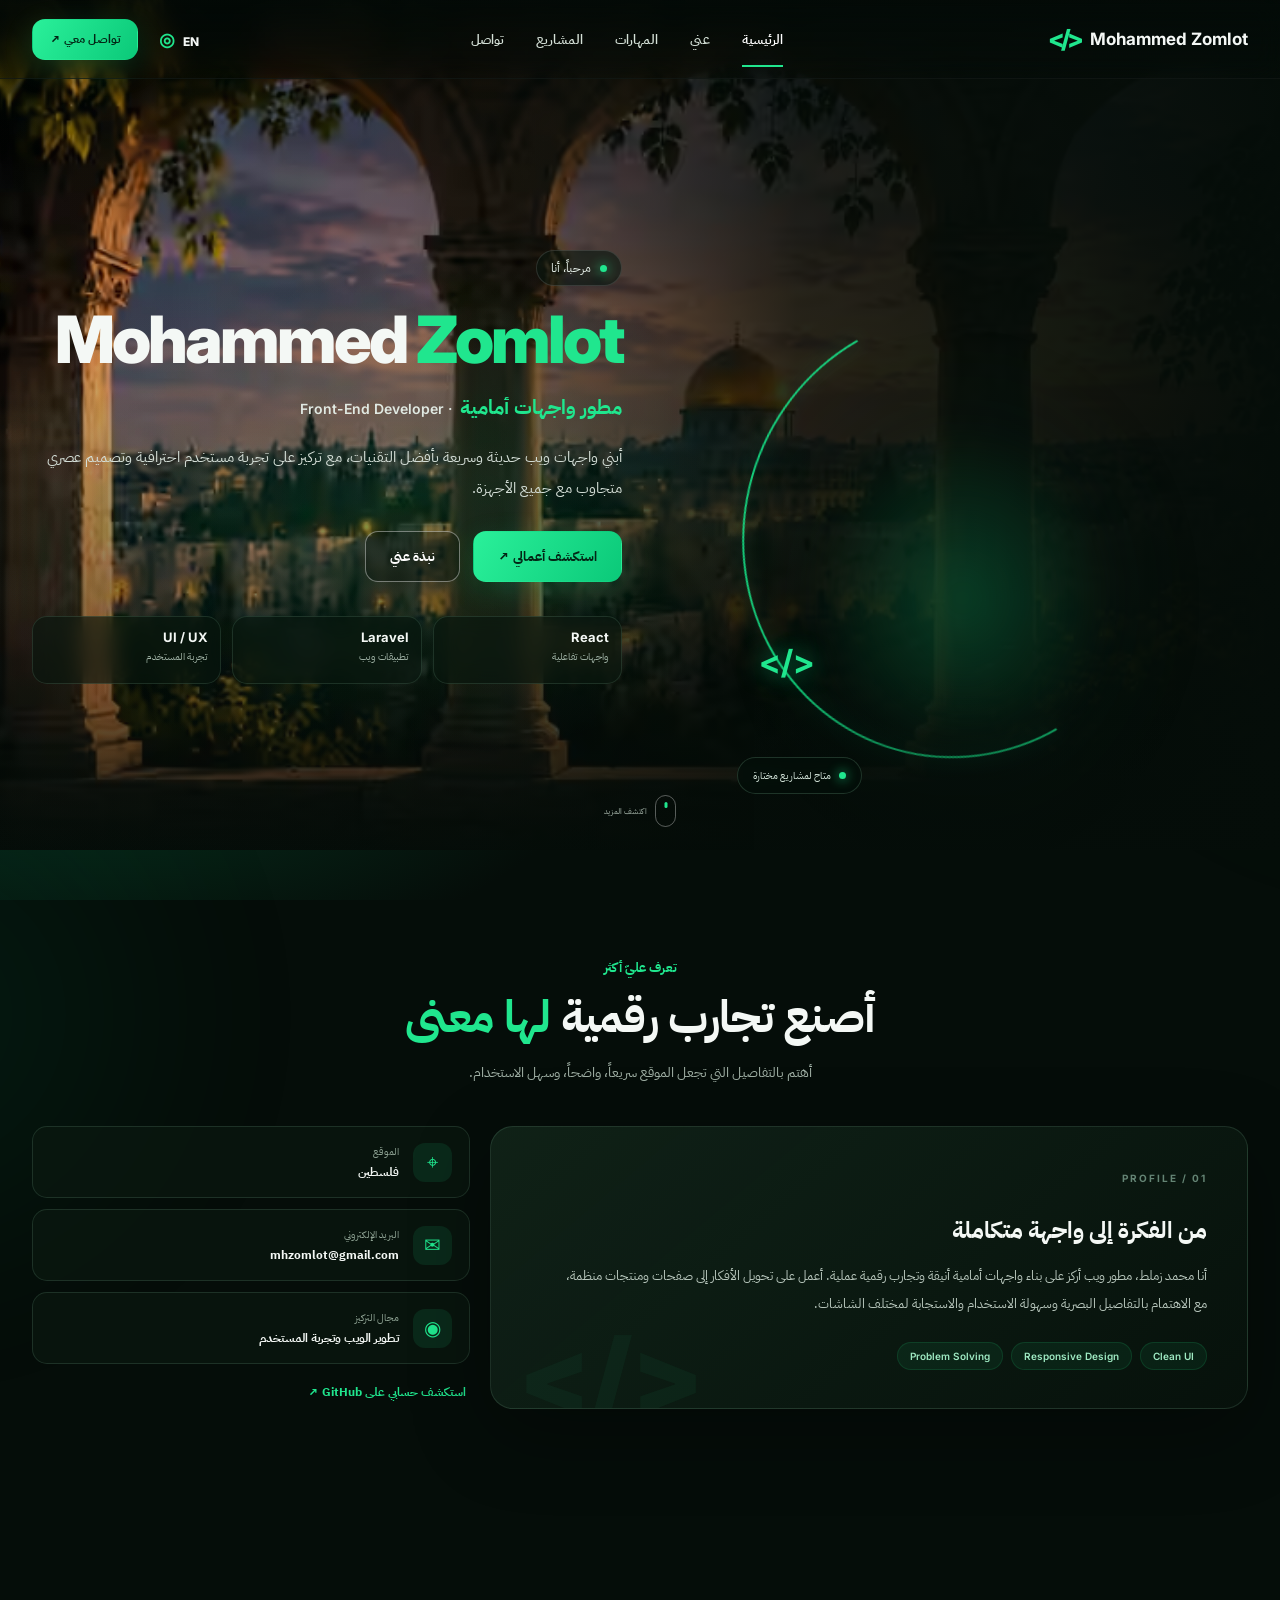
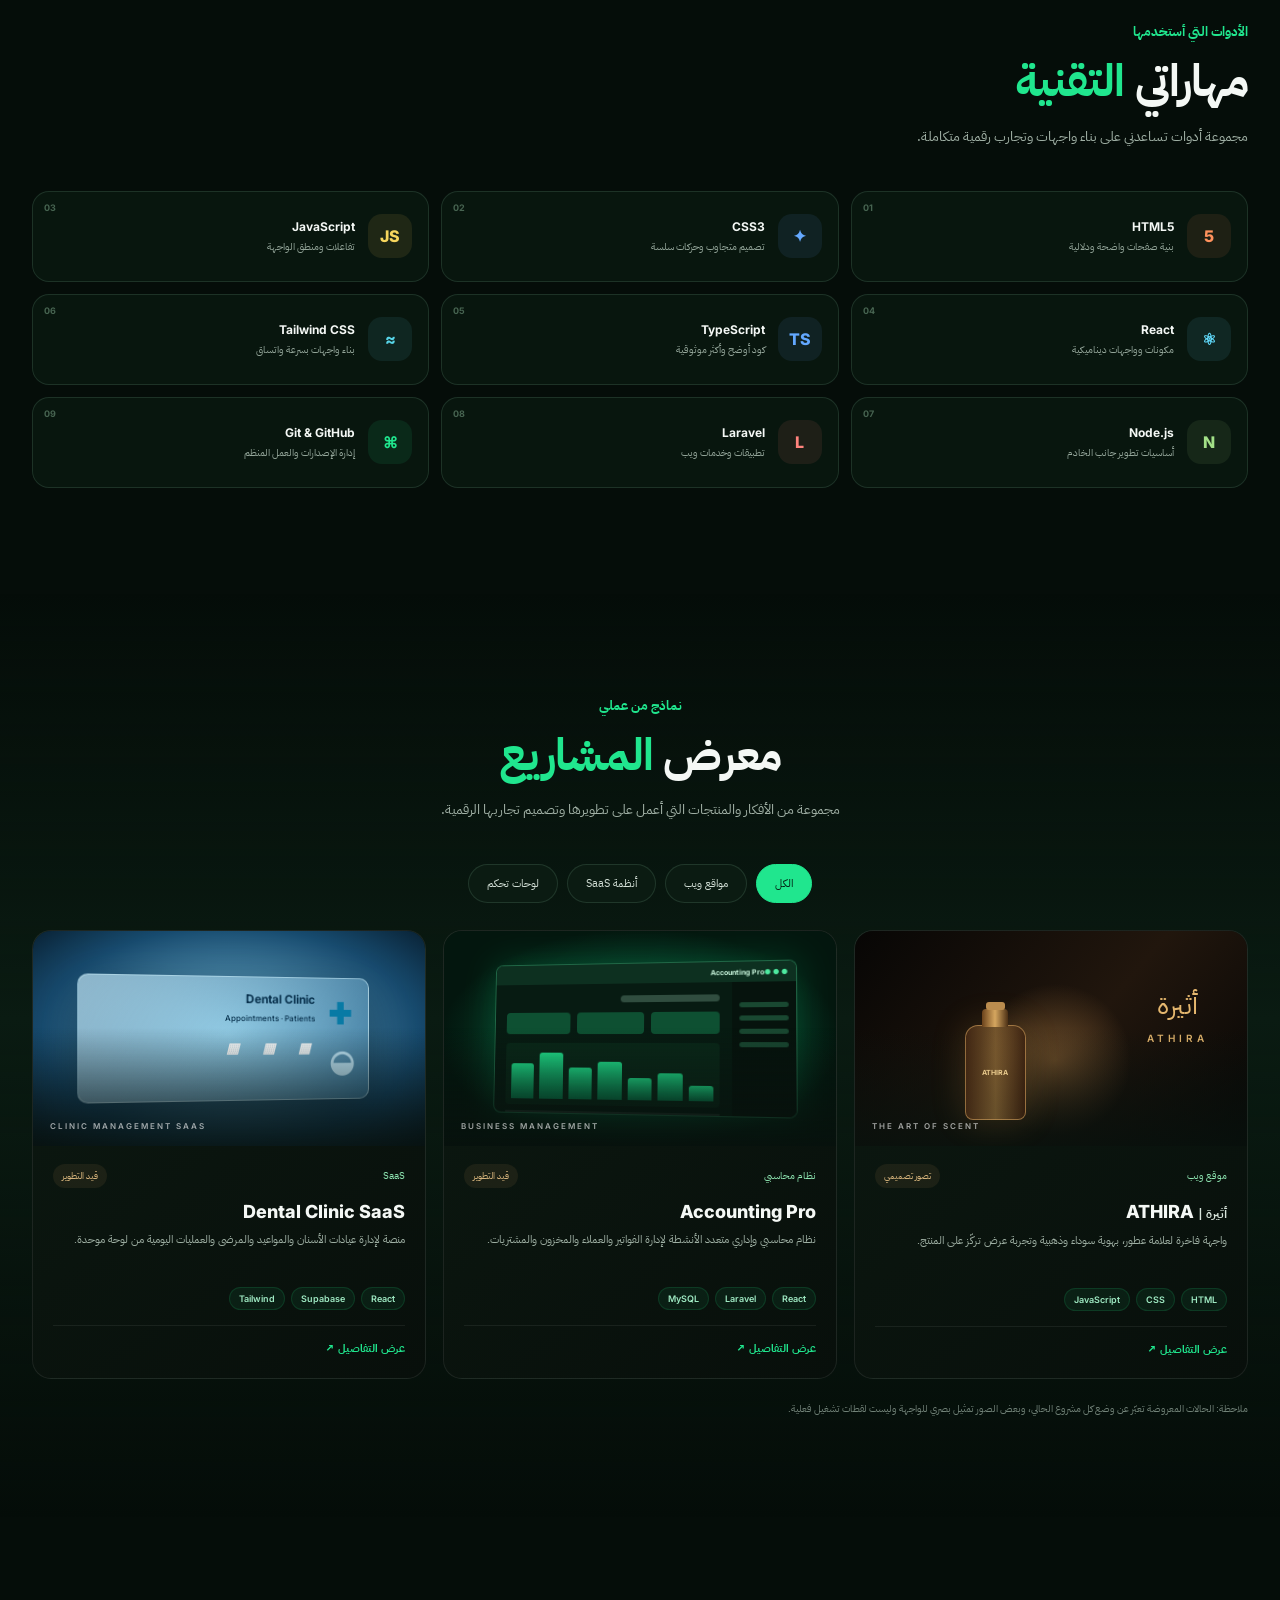
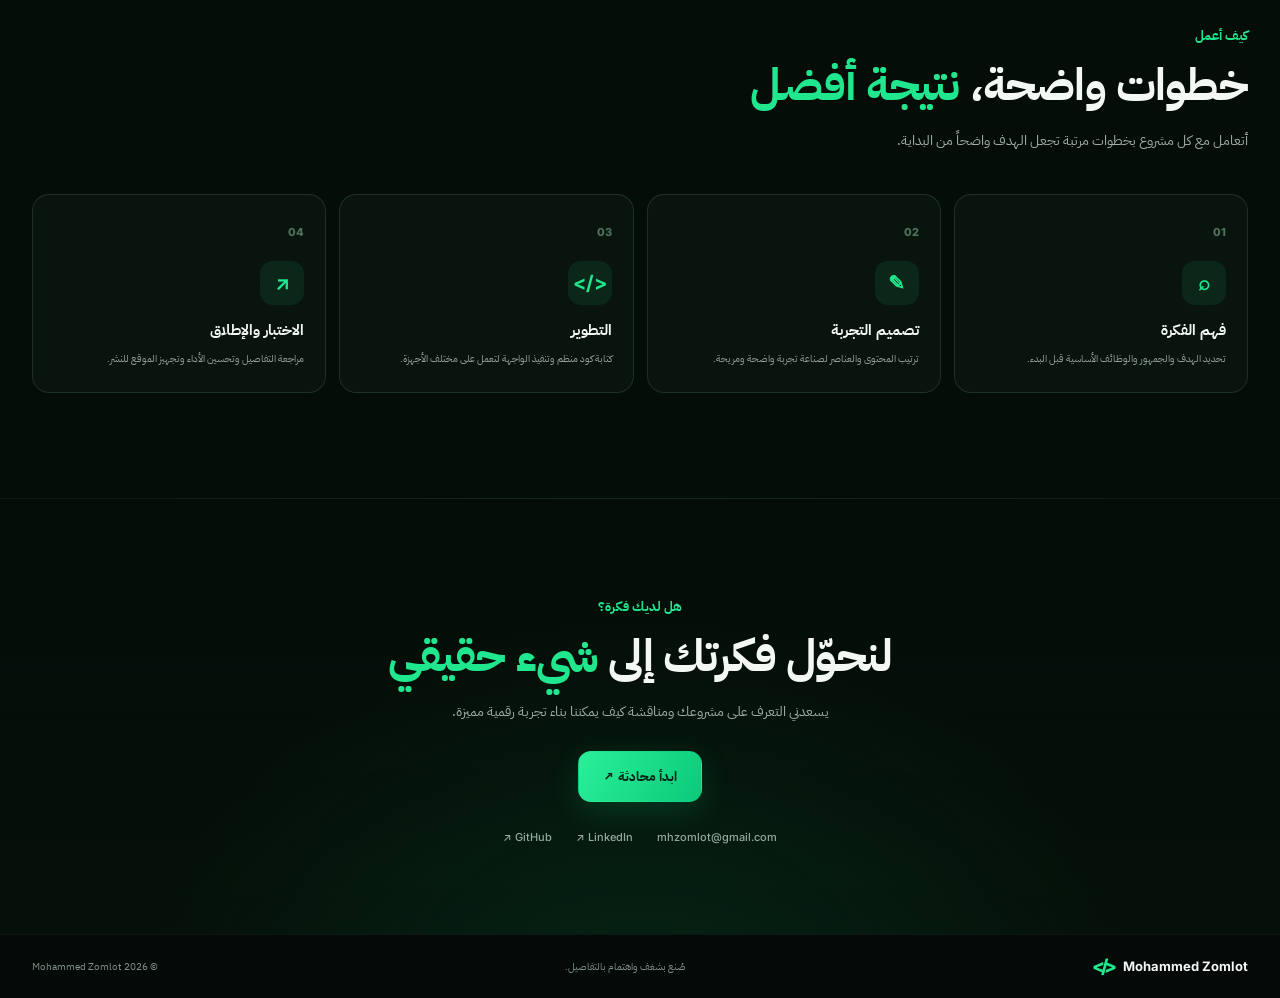
==== commit deb79fdb: "Blend portrait background into cinematic hero scene" ====
--- a/portfolio-redesign/index.html
+++ b/portfolio-redesign/index.html
@@ -10,7 +10,7 @@
 <link rel="preconnect" href="https://fonts.googleapis.com"><link rel="preconnect" href="https://fonts.gstatic.com" crossorigin>
 <link href="https://fonts.googleapis.com/css2?family=Inter:wght@400;500;600;700;800;900&family=IBM+Plex+Sans+Arabic:wght@400;500;600;700&display=swap" rel="stylesheet">
 <link rel="icon" href="assets/favicon.svg" type="image/svg+xml"><link rel="stylesheet" href="styles.css">
-</head>
+<link rel="stylesheet" href="portrait-fix.css"></head>
 <body>
 <div class="ambient a1"></div><div class="ambient a2"></div>
 <header class="header" id="top"><div class="header-inner">
--- a/portfolio-redesign/portrait-fix.css
+++ b/portfolio-redesign/portrait-fix.css
@@ -0,0 +1 @@
+.portrait{mix-blend-mode:lighten;}
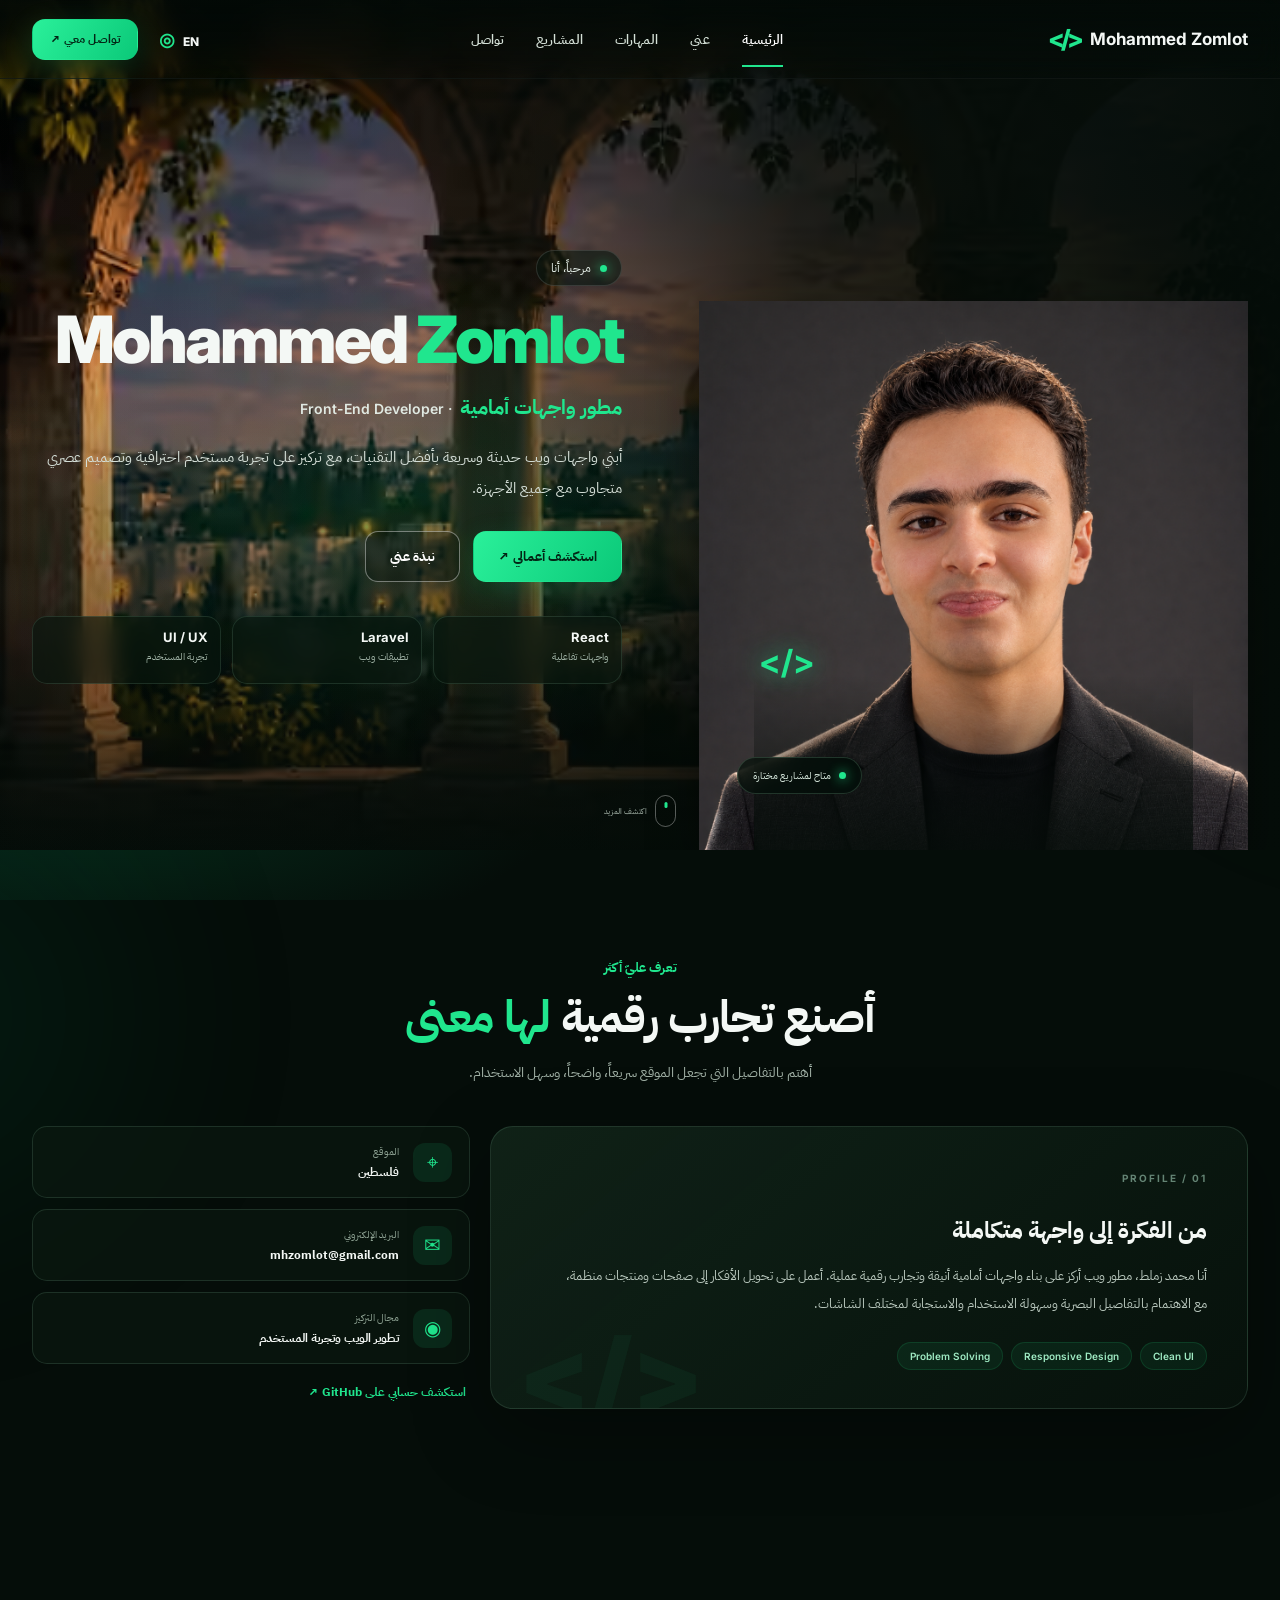
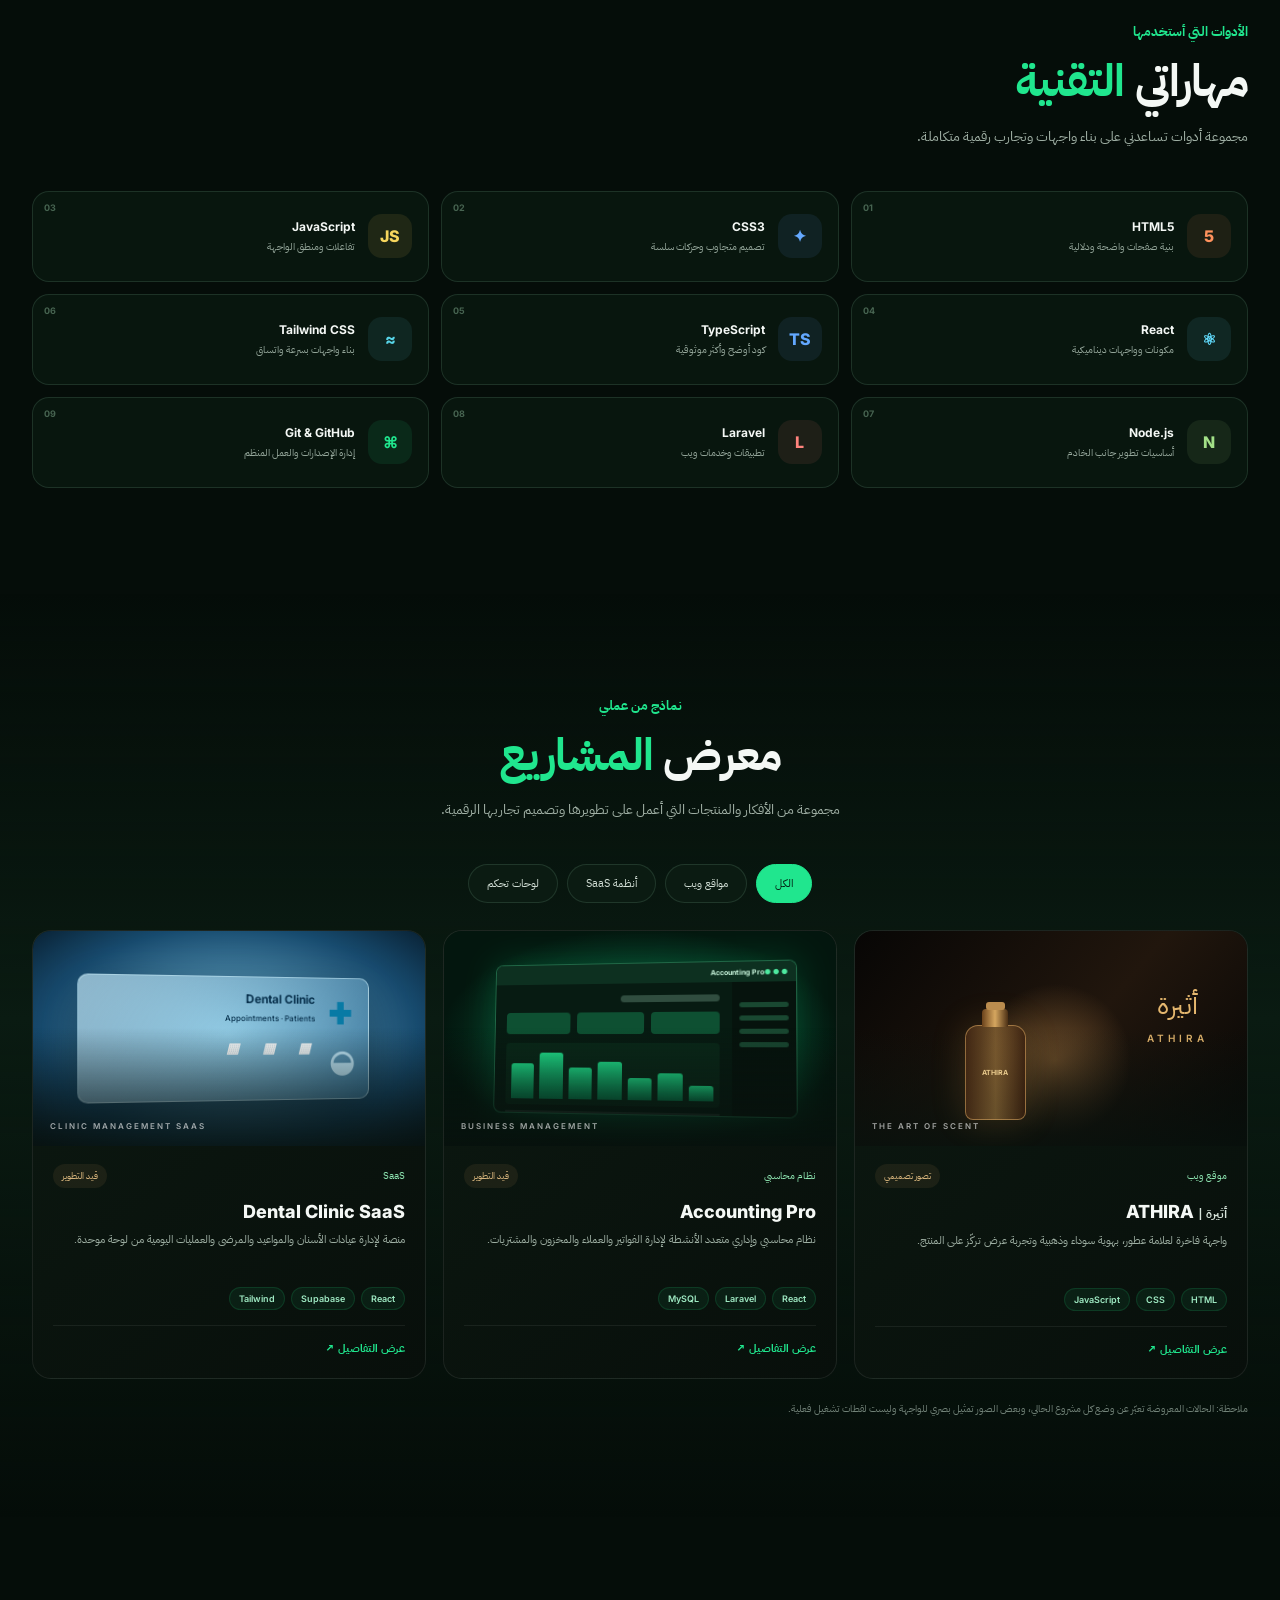
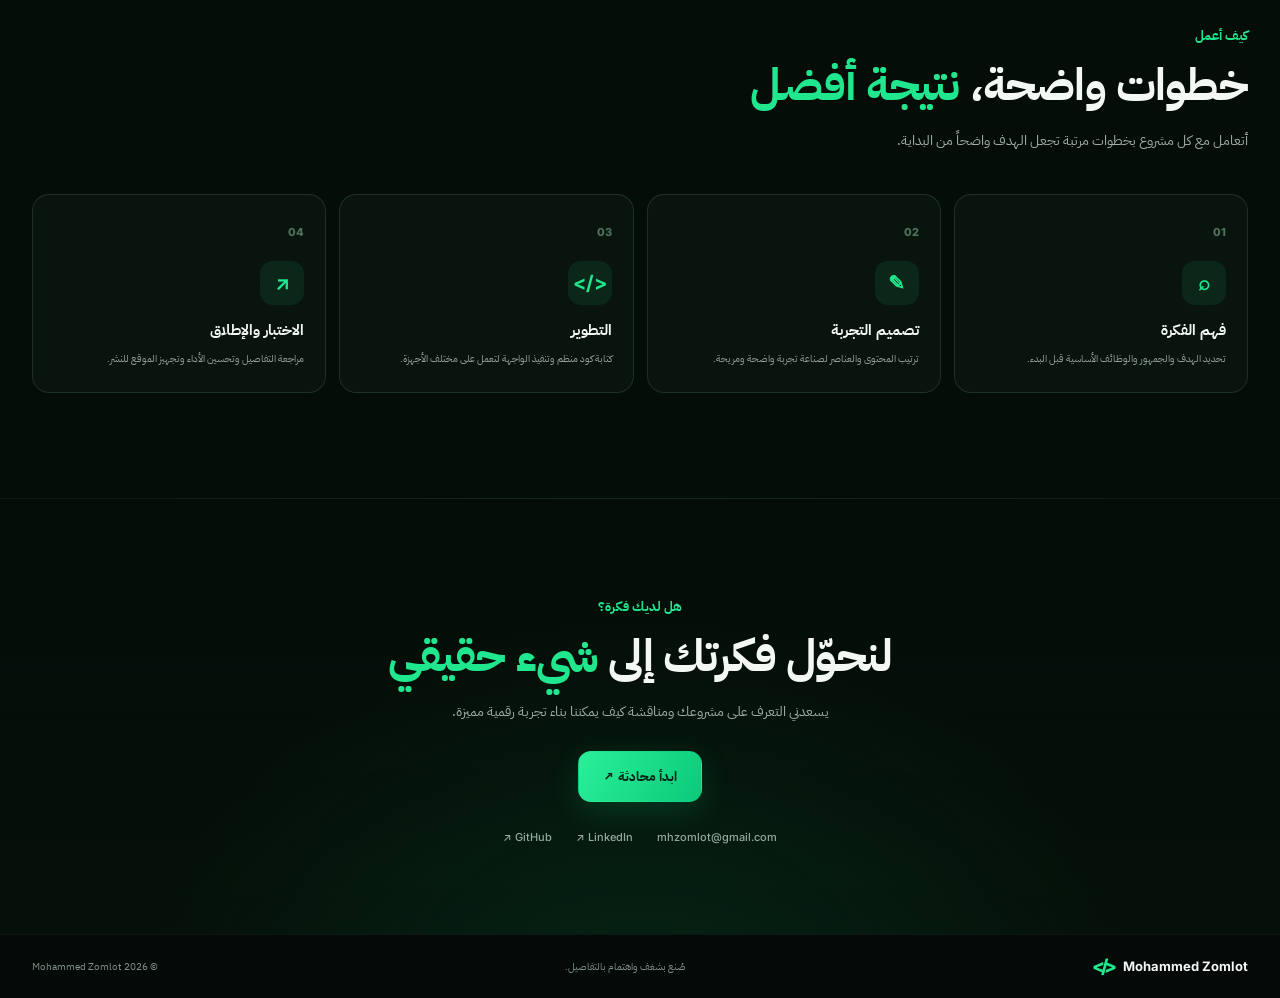
==== commit 39a86c4f: "Update index.html" ====
--- a/portfolio-redesign/index.html
+++ b/portfolio-redesign/index.html
@@ -10,7 +10,7 @@
 <link rel="preconnect" href="https://fonts.googleapis.com"><link rel="preconnect" href="https://fonts.gstatic.com" crossorigin>
 <link href="https://fonts.googleapis.com/css2?family=Inter:wght@400;500;600;700;800;900&family=IBM+Plex+Sans+Arabic:wght@400;500;600;700&display=swap" rel="stylesheet">
 <link rel="icon" href="assets/favicon.svg" type="image/svg+xml"><link rel="stylesheet" href="styles.css">
-<link rel="stylesheet" href="portrait-fix.css"></head>
+</head>
 <body>
 <div class="ambient a1"></div><div class="ambient a2"></div>
 <header class="header" id="top"><div class="header-inner">
@@ -20,7 +20,7 @@
 </div><nav class="mobile-nav" id="mobileNav"><a href="#home" data-i18n="navHome">الرئيسية</a><a href="#about" data-i18n="navAbout">عني</a><a href="#skills" data-i18n="navSkills">المهارات</a><a href="#projects" data-i18n="navProjects">المشاريع</a><a href="#contact" data-i18n="navContact">تواصل</a></nav></header>
 <main>
 <section class="hero" id="home"><div class="hero-bg"></div><div class="hero-overlay"></div><div class="shell hero-inner">
-<div class="portrait-wrap"><div class="portrait-ring"></div><img src="assets/portrait-transparent.webp" alt="صورة محمد زملط" class="portrait"><span class="code-mark">&lt;/&gt;</span><span class="availability"><i></i><span data-i18n="available">متاح لمشاريع مختارة</span></span></div>
+<div class="portrait-wrap"><div class="portrait-ring"></div><img src="assets/portrait.png" alt="صورة محمد زملط" class="portrait" decoding="async" fetchpriority="high"><span class="code-mark">&lt;/&gt;</span><span class="availability"><i></i><span data-i18n="available">متاح لمشاريع مختارة</span></span></div>
 <div class="hero-copy"><span class="eyebrow"><i></i><span data-i18n="hello">مرحباً، أنا</span></span><h1>Mohammed <em>Zomlot</em></h1><h2><span data-i18n="role">مطور واجهات أمامية</span><small>· Front-End Developer</small></h2>
 <p data-i18n="heroDescription">أبني واجهات ويب حديثة وسريعة بأفضل التقنيات، مع تركيز على تجربة مستخدم احترافية وتصميم عصري متجاوب مع جميع الأجهزة.</p>
 <div class="hero-actions"><a href="#projects" class="btn primary" data-i18n="viewProjects">استكشف أعمالي ↗</a><a href="#about" class="btn outline" data-i18n="aboutButton">نبذة عني</a></div>
@@ -59,4 +59,4 @@
 </main>
 <footer><div class="shell footer-inner"><a class="brand" href="#top"><b>Mohammed Zomlot</b><span>&lt;/&gt;</span></a><p data-i18n="footer">صُنع بشغف واهتمام بالتفاصيل.</p><small>© <span id="year"></span> Mohammed Zomlot</small></div></footer>
 <dialog id="projectDialog"><button class="close" id="dialogClose" aria-label="إغلاق">×</button><label id="dialogLabel">PROJECT OVERVIEW</label><h2 id="dialogTitle"></h2><p id="dialogDescription"></p><div class="dialog-stack" id="dialogStack"></div><a class="btn primary" href="mailto:mhzomlot@gmail.com?subject=Project%20Inquiry" data-i18n="discuss">ناقش المشروع معي ↗</a></dialog><div class="backdrop" id="dialogBackdrop"></div>
-<script src="script.js"></script></body></html>+<script src="script.js"></script></body></html>
